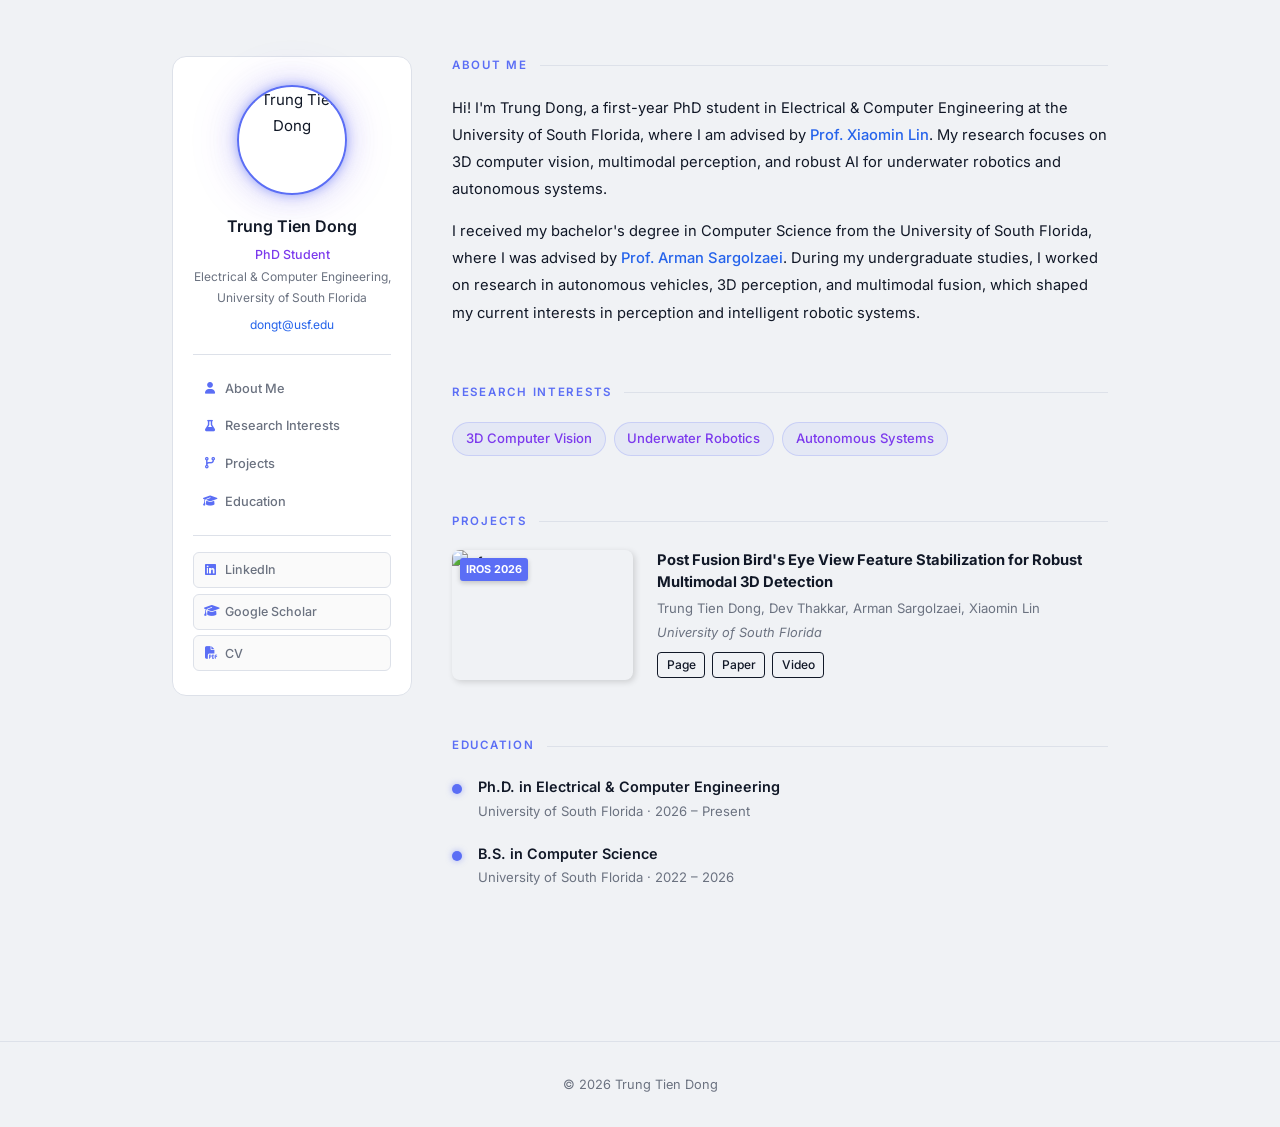
==== index.html @ c4fa76a4 "change pages link" ====
<!DOCTYPE html>
<html lang="en">
<head>
  <meta charset="UTF-8" />
  <meta name="viewport" content="width=device-width, initial-scale=1.0" />
  <title>Trung Tien Dong</title>
  <link rel="preconnect" href="https://fonts.googleapis.com" />
  <link rel="preconnect" href="https://fonts.gstatic.com" crossorigin />
  <link href="https://fonts.googleapis.com/css2?family=Inter:wght@300;400;500;600&display=swap" rel="stylesheet" />
  <link rel="stylesheet" href="https://cdnjs.cloudflare.com/ajax/libs/font-awesome/6.5.0/css/all.min.css" />
  <style>
    *, *::before, *::after { box-sizing: border-box; margin: 0; padding: 0; }

    :root {
      --bg:      #f0f2f5;
      --surface: #ffffff;
      --border:  #dde1e9;
      --accent:  #5b6ef5;
      --accent2: #7c3aed;
      --text:    #111827;
      --muted:   #6b7280;
      --link:    #2563eb;
    }

    html { scroll-behavior: smooth; }

    body {
      font-family: 'Inter', sans-serif;
      background: var(--bg);
      color: var(--text);
      line-height: 1.7;
      font-size: 15px;
    }

    /* ════════════════════════════
       PAGE WRAPPER
    ════════════════════════════ */
    .page {
      max-width: 1000px;
      margin: 0 auto;
      padding: 3.5rem 2rem 6rem;
      display: flex;
      gap: 2.5rem;
      align-items: flex-start;
    }

    /* ════════════════════════════
       PROFILE CARD (left column)
    ════════════════════════════ */
    .profile {
      width: 240px;
      flex-shrink: 0;
      position: sticky;
      top: 2rem;
      display: flex;
      flex-direction: column;
      align-items: center;
      text-align: center;
      background: var(--surface);
      border: 1px solid var(--border);
      border-radius: 14px;
      padding: 1.75rem 1.25rem 1.5rem;
    }

    .avatar-wrap {
      margin-bottom: 1.1rem;
    }
    .avatar-wrap img {
      width: 110px;
      height: 110px;
      border-radius: 50%;
      object-fit: cover;
      display: block;
      border: 2px solid var(--accent);
      box-shadow:
        0 0 10px rgba(91,110,245,0.5),
        0 0 28px rgba(91,110,245,0.25),
        0 0 52px rgba(124,58,237,0.15);
    }

    .profile-name {
      font-size: 1rem;
      font-weight: 600;
      color: var(--text);
      margin-bottom: 0.25rem;
    }
    .profile-role {
      font-size: 0.78rem;
      color: var(--accent2);
      font-weight: 500;
      margin-bottom: 0.15rem;
    }
    .profile-dept {
      font-size: 0.75rem;
      color: var(--muted);
      margin-bottom: 0.4rem;
    }
    .profile-email {
      font-size: 0.75rem;
      color: var(--link);
      text-decoration: none;
      margin-bottom: 1.2rem;
      display: block;
    }
    .profile-email:hover { text-decoration: underline; }

    /* Divider */
    .profile-divider {
      width: 100%;
      height: 1px;
      background: var(--border);
      margin-bottom: 1rem;
    }

    /* Nav links */
    .profile-nav {
      width: 100%;
      display: flex;
      flex-direction: column;
      gap: 0.15rem;
      margin-bottom: 1rem;
    }
    .profile-nav a {
      display: flex;
      align-items: center;
      gap: 0.5rem;
      padding: 0.42rem 0.6rem;
      border-radius: 6px;
      color: var(--muted);
      text-decoration: none;
      font-size: 0.8rem;
      font-weight: 500;
      transition: background 0.15s, color 0.15s;
    }
    .profile-nav a i { font-size: 0.72rem; color: var(--accent); width: 14px; text-align: center; }
    .profile-nav a:hover { background: rgba(91,110,245,0.08); color: var(--text); }

    /* Social buttons */
    .social-links {
      width: 100%;
      display: flex;
      flex-direction: column;
      gap: 0.35rem;
    }
    .social-links a {
      display: flex;
      align-items: center;
      gap: 0.45rem;
      padding: 0.4rem 0.6rem;
      border-radius: 6px;
      background: rgba(0,0,0,0.02);
      border: 1px solid var(--border);
      color: var(--muted);
      text-decoration: none;
      font-size: 0.78rem;
      font-weight: 500;
      transition: border-color 0.2s, color 0.2s, background 0.2s;
    }
    .social-links a i { font-size: 0.78rem; color: var(--accent); width: 14px; text-align: center; }
    .social-links a:hover {
      border-color: var(--accent);
      color: var(--text);
      background: rgba(91,110,245,0.07);
    }

    /* ════════════════════════════
       MAIN CONTENT (right column)
    ════════════════════════════ */
    main { flex: 1; min-width: 0; }

    section { margin-bottom: 3.5rem; }

    h2 {
      font-size: 0.72rem;
      font-weight: 600;
      letter-spacing: 0.15em;
      text-transform: uppercase;
      color: var(--accent);
      margin-bottom: 1.2rem;
      display: flex;
      align-items: center;
      gap: 0.75rem;
    }
    h2::after {
      content: '';
      flex: 1;
      height: 1px;
      background: var(--border);
    }

    /* Bio */
    .prose {
      color: var(--text);
      font-size: 0.92rem;
      line-height: 1.85;
    }
    .prose p { margin-bottom: 0.9rem; }
    .prose p:last-child { margin-bottom: 0; }
    .prose a { color: var(--link); text-decoration: none; font-weight: 500; }
    .prose a:hover { text-decoration: underline; }

    /* Research interests */
    .tags {
      display: flex;
      flex-wrap: wrap;
      gap: 0.5rem;
    }
    .tag {
      padding: 0.3rem 0.8rem;
      border-radius: 20px;
      background: rgba(91,110,245,0.08);
      border: 1px solid rgba(91,110,245,0.2);
      color: var(--accent2);
      font-size: 0.82rem;
      font-weight: 500;
    }

    /* Projects — pub-row style */
    .pub-list {
      list-style: none;
      padding: 0;
      margin: 0;
      display: flex;
      flex-direction: column;
      gap: 1.5rem;
    }

    .pub-row {
      display: flex;
      gap: 0;
      align-items: flex-start;
    }

    /* Thumbnail column */
    .pub-thumb {
      flex: 0 0 30%;
      position: relative;
      padding-right: 1rem;
    }
    .pub-thumb img {
      width: 100%;
      height: 130px;
      object-fit: cover;
      border-radius: 8px;
      box-shadow: 2px 2px 6px rgba(0,0,0,0.15);
      display: block;
    }
    .pub-thumb .pub-badge {
      position: absolute;
      top: 8px;
      left: 8px;
      background: var(--accent);
      color: #fff;
      font-size: 0.68rem;
      font-weight: 700;
      padding: 0.18em 0.55em;
      border-radius: 3px;
      box-shadow: 0 2px 5px rgba(0,0,0,0.2);
      white-space: nowrap;
    }

    /* Content column */
    .pub-body {
      flex: 1;
      min-width: 0;
      padding-left: 0.5rem;
    }
    .pub-body .pub-title {
      font-size: 0.92rem;
      font-weight: 700;
      color: var(--text);
      margin-bottom: 0.25rem;
      line-height: 1.45;
    }
    .pub-body .pub-authors {
      font-size: 0.82rem;
      color: var(--muted);
      margin-bottom: 0.15rem;
    }
    .pub-body .pub-venue {
      font-size: 0.8rem;
      color: var(--muted);
      font-style: italic;
      margin-bottom: 0.55rem;
    }
    .pub-body .pub-links {
      display: flex;
      flex-wrap: wrap;
      gap: 0.4rem;
    }
    .pub-body .pub-links a {
      font-size: 0.75rem;
      font-weight: 500;
      color: var(--text);
      border: 1px solid var(--text);
      border-radius: 4px;
      padding: 0.1rem 0.55rem;
      text-decoration: none;
      transition: color 0.15s, border-color 0.15s;
    }
    .pub-body .pub-links a:hover {
      color: var(--accent);
      border-color: var(--accent);
    }

    /* Education */
    .edu-item {
      display: flex;
      gap: 1rem;
      margin-bottom: 1.25rem;
    }
    .edu-item:last-child { margin-bottom: 0; }
    .edu-dot {
      width: 10px;
      height: 10px;
      border-radius: 50%;
      background: var(--accent);
      flex-shrink: 0;
      margin-top: 0.55rem;
      box-shadow: 0 0 6px rgba(91,110,245,0.5);
    }
    .edu-body .degree {
      font-size: 0.9rem;
      font-weight: 600;
      color: var(--text);
    }
    .edu-body .school {
      font-size: 0.82rem;
      color: var(--muted);
    }

    /* Footer */
    footer {
      border-top: 1px solid var(--border);
      text-align: center;
      padding: 2rem;
      color: var(--muted);
      font-size: 0.8rem;
    }

    @media (max-width: 700px) {
      .page { flex-direction: column; align-items: center; padding: 2rem 1.25rem 4rem; }
      .profile { width: 100%; max-width: 340px; position: static; }
      main { width: 100%; }
    }
  </style>
</head>
<body>

  <div class="page">

    <!-- ── Profile card ── -->
    <div class="profile">
      <div class="avatar-wrap">
        <img src="headshot.jpeg" alt="Trung Tien Dong" />
      </div>
      <p class="profile-name">Trung Tien Dong</p>
      <p class="profile-role">PhD Student</p>
      <p class="profile-dept">Electrical &amp; Computer Engineering, University of South Florida</p>
      <a class="profile-email" href="mailto:dongt@usf.edu">dongt@usf.edu</a>

      <div class="profile-divider"></div>

      <nav class="profile-nav">
        <a href="#about"><i class="fas fa-user"></i> About Me</a>
        <a href="#research"><i class="fas fa-flask"></i> Research Interests</a>
        <a href="#projects"><i class="fas fa-code-branch"></i> Projects</a>
        <a href="#education"><i class="fas fa-graduation-cap"></i> Education</a>
      </nav>

      <div class="profile-divider"></div>

      <div class="social-links">
        <a href="https://www.linkedin.com/in/trungdong28" target="_blank">
          <i class="fab fa-linkedin"></i> LinkedIn
        </a>
        <a href="https://scholar.google.com/citations?user=G8nWNPsAAAAJ&hl=en" target="_blank">
          <i class="fas fa-graduation-cap"></i> Google Scholar
        </a>
        <a href="Trung_CV_updated.pdf" target="_blank">
          <i class="fas fa-file-pdf"></i> CV
        </a>
      </div>
    </div>

    <main>

    <!-- ── About ── -->
    <section id="about">
      <h2>About Me</h2>
      <div class="prose">
        <p>Hi! I'm Trung Dong, a first-year PhD student in Electrical &amp; Computer Engineering at the University of South Florida, where I am advised by <a href="https://xiaominlin.github.io/" target="_blank">Prof. Xiaomin Lin</a>. My research focuses on 3D computer vision, multimodal perception, and robust AI for underwater robotics and autonomous systems.</p>
        <p>I received my bachelor's degree in Computer Science from the University of South Florida, where I was advised by <a href="https://scholar.google.com/citations?user=bwI_W-QAAAAJ&hl=en" target="_blank">Prof. Arman Sargolzaei</a>. During my undergraduate studies, I worked on research in autonomous vehicles, 3D perception, and multimodal fusion, which shaped my current interests in perception and intelligent robotic systems.</p>
      </div>
    </section>

    <!-- ── Research Interests ── -->
    <section id="research">
      <h2>Research Interests</h2>
      <div class="tags">
        <span class="tag">3D Computer Vision</span>
        <span class="tag">Underwater Robotics</span>
        <span class="tag">Autonomous Systems</span>
      </div>
    </section>

    <!-- ── Projects ── -->
    <section id="projects">
      <h2>Projects</h2>
      <ol class="pub-list">

        <li>
          <div class="pub-row">
            <div class="pub-thumb">
              <img src="assets/img/pfs.png" alt="pfs"/>
              <span class="pub-badge">IROS 2026</span>
            </div>
            <div class="pub-body">
              <div class="pub-title">Post Fusion Bird's Eye View Feature Stabilization for Robust Multimodal 3D Detection</div>
              <div class="pub-authors">Trung Tien Dong, Dev Thakkar, Arman Sargolzaei, Xiaomin Lin</div>
              <div class="pub-venue">University of South Florida</div>
              <div class="pub-links">
                <a href="https://era-research-lab.github.io/projects/pfs/" target="_blank">Page</a>
                <a href="https://arxiv.org/abs/2603.05623">Paper</a>
                <!-- <a href="#">Code</a> -->
                <a href="https://youtu.be/-4BJK7Oi_yM">Video</a>
              </div>
            </div>
          </div>
        </li>

      </ol>
    </section>

    <!-- ── Education ── -->
    <section id="education">
      <h2>Education</h2>
      <div class="edu-item">
        <div class="edu-dot"></div>
        <div class="edu-body">
          <p class="degree">Ph.D. in Electrical &amp; Computer Engineering</p>
          <p class="school">University of South Florida · 2026 – Present</p>
        </div>
      </div>
      <div class="edu-item">
        <div class="edu-dot"></div>
        <div class="edu-body">
          <p class="degree">B.S. in Computer Science</p>
          <p class="school">University of South Florida · 2022 – 2026</p>
        </div>
      </div>
    </section>

    </main>

  </div>

  <footer>&copy; 2026 Trung Tien Dong</footer>

</body>
</html>
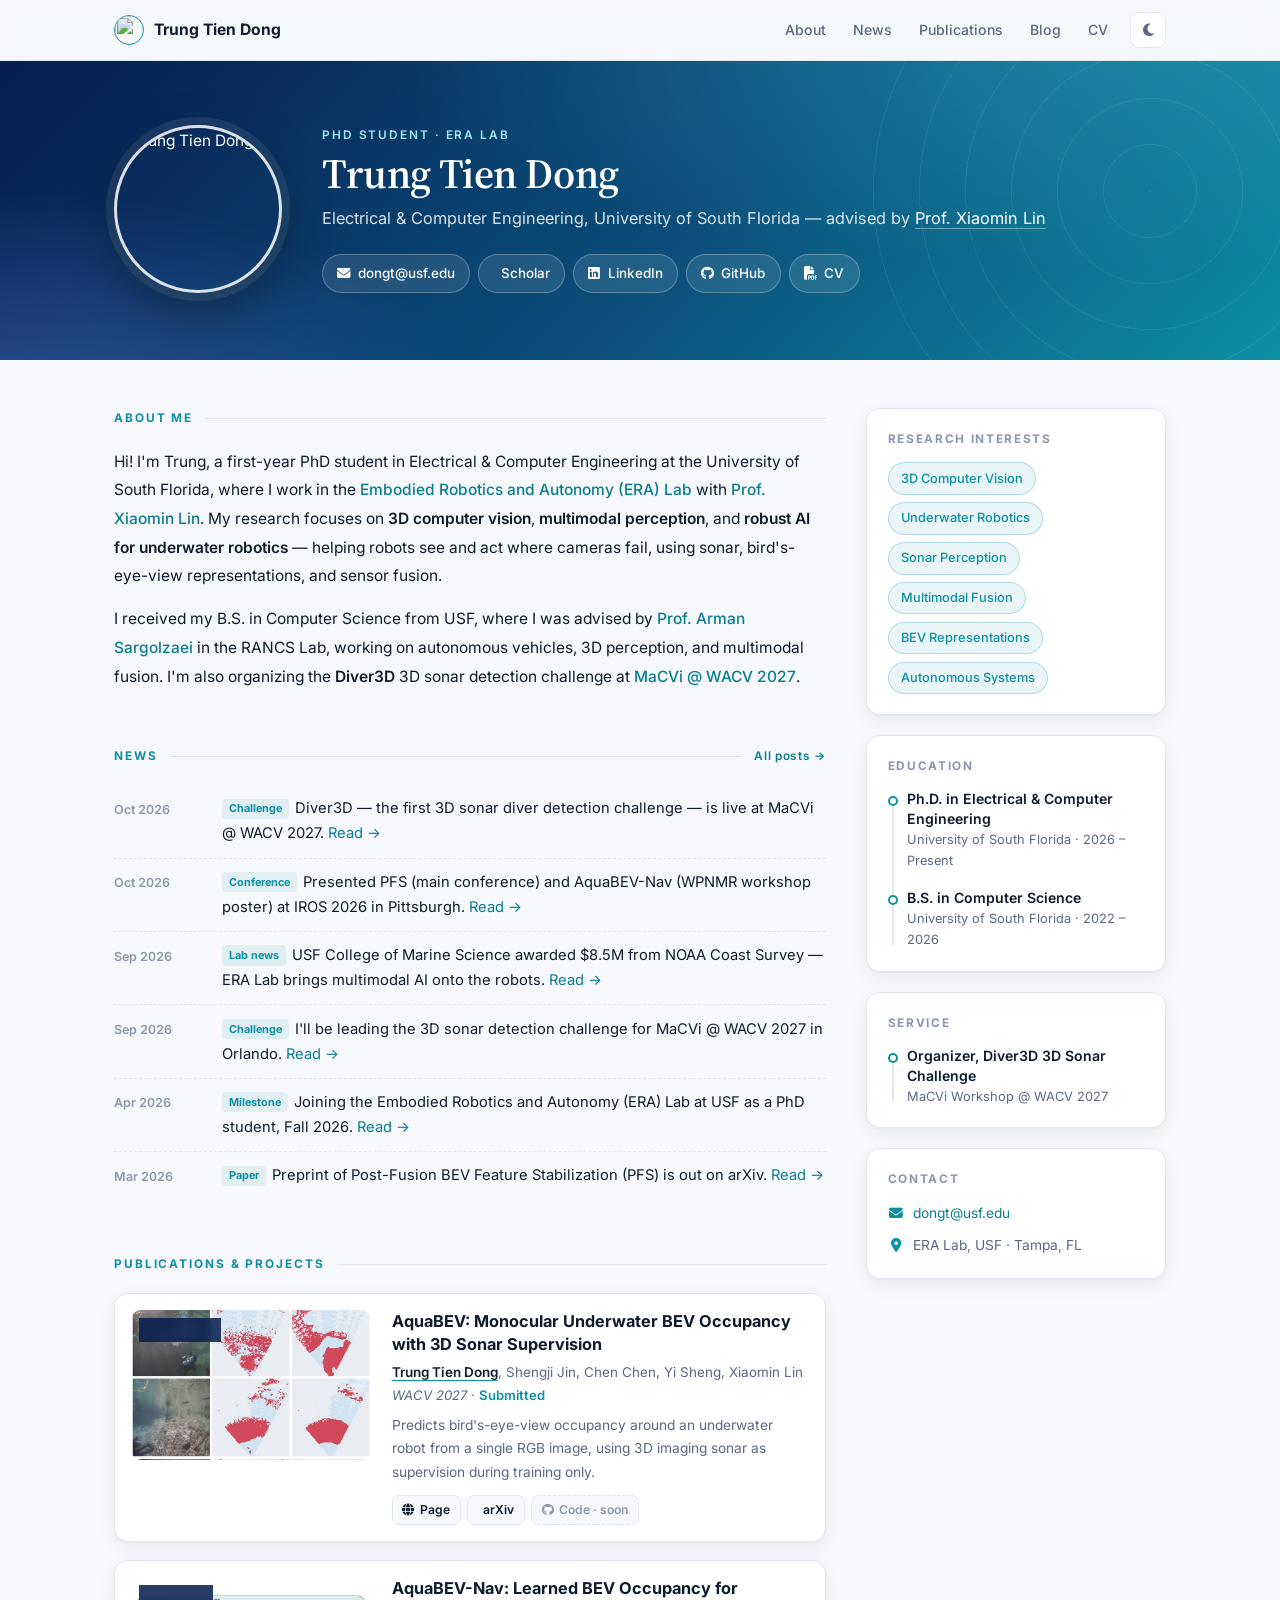
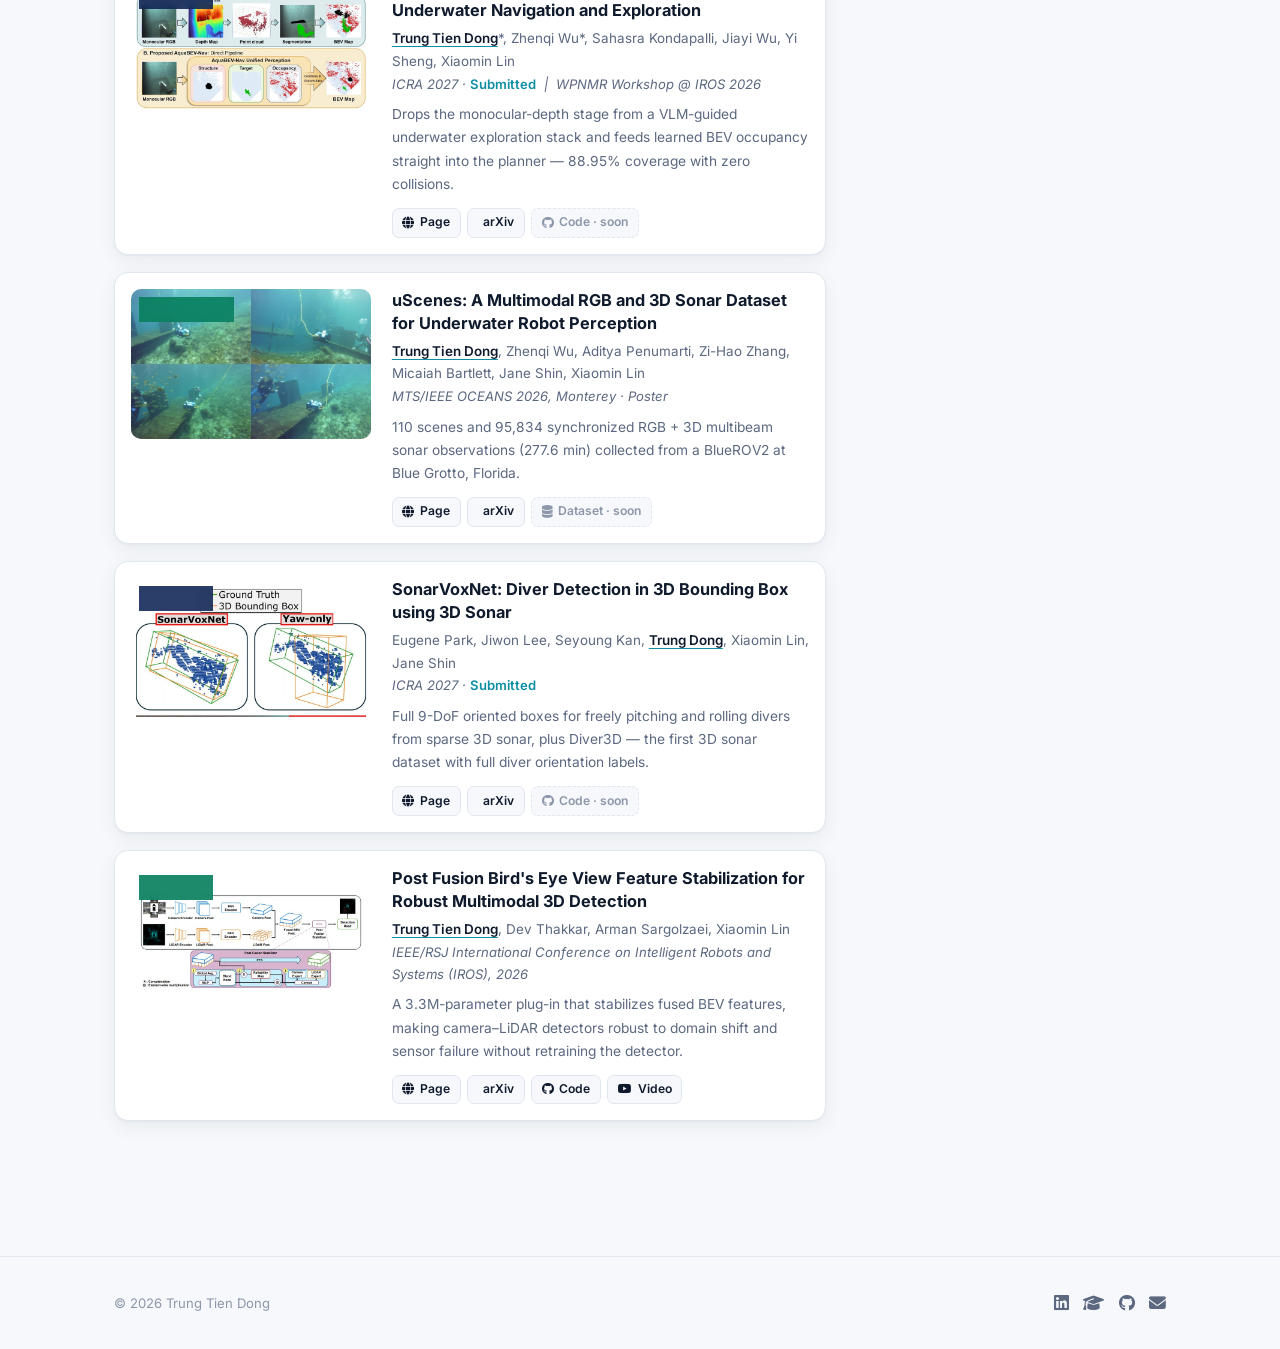
==== commit 3d21cfeb: "Redesign site; add AquaBEV, AquaBEV-Nav, uScenes, SonarVoxNet project pages and blog - New shared st" ====
--- a/index.html
+++ b/index.html
@@ -4,458 +4,229 @@
   <meta charset="UTF-8" />
   <meta name="viewport" content="width=device-width, initial-scale=1.0" />
   <title>Trung Tien Dong</title>
+  <meta name="description" content="Trung Tien Dong — PhD student at the University of South Florida working on 3D perception, multimodal fusion and underwater robotics." />
+  <meta property="og:title" content="Trung Tien Dong" />
+  <meta property="og:description" content="PhD student @ USF ERA Lab — 3D perception, sonar, and underwater robotics." />
+  <meta property="og:image" content="https://dongtrung28.github.io/headshot.jpeg" />
+  <script>try{var t=localStorage.getItem('theme');if(t)document.documentElement.setAttribute('data-theme',t);}catch(e){}</script>
+  <link rel="icon" href="headshot.jpeg" />
   <link rel="preconnect" href="https://fonts.googleapis.com" />
   <link rel="preconnect" href="https://fonts.gstatic.com" crossorigin />
-  <link href="https://fonts.googleapis.com/css2?family=Inter:wght@300;400;500;600&display=swap" rel="stylesheet" />
+  <link href="https://fonts.googleapis.com/css2?family=Inter:wght@400;500;600;700&family=Source+Serif+4:opsz,wght@8..60,500;8..60,600&display=swap" rel="stylesheet" />
   <link rel="stylesheet" href="https://cdnjs.cloudflare.com/ajax/libs/font-awesome/6.5.0/css/all.min.css" />
-  <style>
-    *, *::before, *::after { box-sizing: border-box; margin: 0; padding: 0; }
-
-    :root {
-      --bg:      #f0f2f5;
-      --surface: #ffffff;
-      --border:  #dde1e9;
-      --accent:  #5b6ef5;
-      --accent2: #7c3aed;
-      --text:    #111827;
-      --muted:   #6b7280;
-      --link:    #2563eb;
-    }
-
-    html { scroll-behavior: smooth; }
-
-    body {
-      font-family: 'Inter', sans-serif;
-      background: var(--bg);
-      color: var(--text);
-      line-height: 1.7;
-      font-size: 15px;
-    }
-
-    /* ════════════════════════════
-       PAGE WRAPPER
-    ════════════════════════════ */
-    .page {
-      max-width: 1000px;
-      margin: 0 auto;
-      padding: 3.5rem 2rem 6rem;
-      display: flex;
-      gap: 2.5rem;
-      align-items: flex-start;
-    }
-
-    /* ════════════════════════════
-       PROFILE CARD (left column)
-    ════════════════════════════ */
-    .profile {
-      width: 240px;
-      flex-shrink: 0;
-      position: sticky;
-      top: 2rem;
-      display: flex;
-      flex-direction: column;
-      align-items: center;
-      text-align: center;
-      background: var(--surface);
-      border: 1px solid var(--border);
-      border-radius: 14px;
-      padding: 1.75rem 1.25rem 1.5rem;
-    }
-
-    .avatar-wrap {
-      margin-bottom: 1.1rem;
-    }
-    .avatar-wrap img {
-      width: 110px;
-      height: 110px;
-      border-radius: 50%;
-      object-fit: cover;
-      display: block;
-      border: 2px solid var(--accent);
-      box-shadow:
-        0 0 10px rgba(91,110,245,0.5),
-        0 0 28px rgba(91,110,245,0.25),
-        0 0 52px rgba(124,58,237,0.15);
-    }
-
-    .profile-name {
-      font-size: 1rem;
-      font-weight: 600;
-      color: var(--text);
-      margin-bottom: 0.25rem;
-    }
-    .profile-role {
-      font-size: 0.78rem;
-      color: var(--accent2);
-      font-weight: 500;
-      margin-bottom: 0.15rem;
-    }
-    .profile-dept {
-      font-size: 0.75rem;
-      color: var(--muted);
-      margin-bottom: 0.4rem;
-    }
-    .profile-email {
-      font-size: 0.75rem;
-      color: var(--link);
-      text-decoration: none;
-      margin-bottom: 1.2rem;
-      display: block;
-    }
-    .profile-email:hover { text-decoration: underline; }
-
-    /* Divider */
-    .profile-divider {
-      width: 100%;
-      height: 1px;
-      background: var(--border);
-      margin-bottom: 1rem;
-    }
-
-    /* Nav links */
-    .profile-nav {
-      width: 100%;
-      display: flex;
-      flex-direction: column;
-      gap: 0.15rem;
-      margin-bottom: 1rem;
-    }
-    .profile-nav a {
-      display: flex;
-      align-items: center;
-      gap: 0.5rem;
-      padding: 0.42rem 0.6rem;
-      border-radius: 6px;
-      color: var(--muted);
-      text-decoration: none;
-      font-size: 0.8rem;
-      font-weight: 500;
-      transition: background 0.15s, color 0.15s;
-    }
-    .profile-nav a i { font-size: 0.72rem; color: var(--accent); width: 14px; text-align: center; }
-    .profile-nav a:hover { background: rgba(91,110,245,0.08); color: var(--text); }
-
-    /* Social buttons */
-    .social-links {
-      width: 100%;
-      display: flex;
-      flex-direction: column;
-      gap: 0.35rem;
-    }
-    .social-links a {
-      display: flex;
-      align-items: center;
-      gap: 0.45rem;
-      padding: 0.4rem 0.6rem;
-      border-radius: 6px;
-      background: rgba(0,0,0,0.02);
-      border: 1px solid var(--border);
-      color: var(--muted);
-      text-decoration: none;
-      font-size: 0.78rem;
-      font-weight: 500;
-      transition: border-color 0.2s, color 0.2s, background 0.2s;
-    }
-    .social-links a i { font-size: 0.78rem; color: var(--accent); width: 14px; text-align: center; }
-    .social-links a:hover {
-      border-color: var(--accent);
-      color: var(--text);
-      background: rgba(91,110,245,0.07);
-    }
-
-    /* ════════════════════════════
-       MAIN CONTENT (right column)
-    ════════════════════════════ */
-    main { flex: 1; min-width: 0; }
-
-    section { margin-bottom: 3.5rem; }
-
-    h2 {
-      font-size: 0.72rem;
-      font-weight: 600;
-      letter-spacing: 0.15em;
-      text-transform: uppercase;
-      color: var(--accent);
-      margin-bottom: 1.2rem;
-      display: flex;
-      align-items: center;
-      gap: 0.75rem;
-    }
-    h2::after {
-      content: '';
-      flex: 1;
-      height: 1px;
-      background: var(--border);
-    }
-
-    /* Bio */
-    .prose {
-      color: var(--text);
-      font-size: 0.92rem;
-      line-height: 1.85;
-    }
-    .prose p { margin-bottom: 0.9rem; }
-    .prose p:last-child { margin-bottom: 0; }
-    .prose a { color: var(--link); text-decoration: none; font-weight: 500; }
-    .prose a:hover { text-decoration: underline; }
-
-    /* Research interests */
-    .tags {
-      display: flex;
-      flex-wrap: wrap;
-      gap: 0.5rem;
-    }
-    .tag {
-      padding: 0.3rem 0.8rem;
-      border-radius: 20px;
-      background: rgba(91,110,245,0.08);
-      border: 1px solid rgba(91,110,245,0.2);
-      color: var(--accent2);
-      font-size: 0.82rem;
-      font-weight: 500;
-    }
-
-    /* Projects — pub-row style */
-    .pub-list {
-      list-style: none;
-      padding: 0;
-      margin: 0;
-      display: flex;
-      flex-direction: column;
-      gap: 1.5rem;
-    }
-
-    .pub-row {
-      display: flex;
-      gap: 0;
-      align-items: flex-start;
-    }
-
-    /* Thumbnail column */
-    .pub-thumb {
-      flex: 0 0 30%;
-      position: relative;
-      padding-right: 1rem;
-    }
-    .pub-thumb img {
-      width: 100%;
-      height: 130px;
-      object-fit: cover;
-      border-radius: 8px;
-      box-shadow: 2px 2px 6px rgba(0,0,0,0.15);
-      display: block;
-    }
-    .pub-thumb .pub-badge {
-      position: absolute;
-      top: 8px;
-      left: 8px;
-      background: var(--accent);
-      color: #fff;
-      font-size: 0.68rem;
-      font-weight: 700;
-      padding: 0.18em 0.55em;
-      border-radius: 3px;
-      box-shadow: 0 2px 5px rgba(0,0,0,0.2);
-      white-space: nowrap;
-    }
-
-    /* Content column */
-    .pub-body {
-      flex: 1;
-      min-width: 0;
-      padding-left: 0.5rem;
-    }
-    .pub-body .pub-title {
-      font-size: 0.92rem;
-      font-weight: 700;
-      color: var(--text);
-      margin-bottom: 0.25rem;
-      line-height: 1.45;
-    }
-    .pub-body .pub-authors {
-      font-size: 0.82rem;
-      color: var(--muted);
-      margin-bottom: 0.15rem;
-    }
-    .pub-body .pub-venue {
-      font-size: 0.8rem;
-      color: var(--muted);
-      font-style: italic;
-      margin-bottom: 0.55rem;
-    }
-    .pub-body .pub-links {
-      display: flex;
-      flex-wrap: wrap;
-      gap: 0.4rem;
-    }
-    .pub-body .pub-links a {
-      font-size: 0.75rem;
-      font-weight: 500;
-      color: var(--text);
-      border: 1px solid var(--text);
-      border-radius: 4px;
-      padding: 0.1rem 0.55rem;
-      text-decoration: none;
-      transition: color 0.15s, border-color 0.15s;
-    }
-    .pub-body .pub-links a:hover {
-      color: var(--accent);
-      border-color: var(--accent);
-    }
-
-    /* Education */
-    .edu-item {
-      display: flex;
-      gap: 1rem;
-      margin-bottom: 1.25rem;
-    }
-    .edu-item:last-child { margin-bottom: 0; }
-    .edu-dot {
-      width: 10px;
-      height: 10px;
-      border-radius: 50%;
-      background: var(--accent);
-      flex-shrink: 0;
-      margin-top: 0.55rem;
-      box-shadow: 0 0 6px rgba(91,110,245,0.5);
-    }
-    .edu-body .degree {
-      font-size: 0.9rem;
-      font-weight: 600;
-      color: var(--text);
-    }
-    .edu-body .school {
-      font-size: 0.82rem;
-      color: var(--muted);
-    }
-
-    /* Footer */
-    footer {
-      border-top: 1px solid var(--border);
-      text-align: center;
-      padding: 2rem;
-      color: var(--muted);
-      font-size: 0.8rem;
-    }
-
-    @media (max-width: 700px) {
-      .page { flex-direction: column; align-items: center; padding: 2rem 1.25rem 4rem; }
-      .profile { width: 100%; max-width: 340px; position: static; }
-      main { width: 100%; }
-    }
-  </style>
+  <link rel="stylesheet" href="https://cdn.jsdelivr.net/gh/jpswalsh/academicons@1/css/academicons.min.css" />
+  <link rel="stylesheet" href="assets/css/site.css" />
 </head>
-<body>
-
-  <div class="page">
-
-    <!-- ── Profile card ── -->
-    <div class="profile">
-      <div class="avatar-wrap">
-        <img src="headshot.jpeg" alt="Trung Tien Dong" />
-      </div>
-      <p class="profile-name">Trung Tien Dong</p>
-      <p class="profile-role">PhD Student</p>
-      <p class="profile-dept">Electrical &amp; Computer Engineering, University of South Florida</p>
-      <a class="profile-email" href="mailto:dongt@usf.edu">dongt@usf.edu</a>
-
-      <div class="profile-divider"></div>
-
-      <nav class="profile-nav">
-        <a href="#about"><i class="fas fa-user"></i> About Me</a>
-        <a href="#research"><i class="fas fa-flask"></i> Research Interests</a>
-        <a href="#projects"><i class="fas fa-code-branch"></i> Projects</a>
-        <a href="#education"><i class="fas fa-graduation-cap"></i> Education</a>
+<body data-base="">
+
+  <header class="topbar">
+    <div class="container topbar__inner">
+      <a class="topbar__brand" href="./"><img src="headshot.jpeg" alt="" /> Trung Tien Dong</a>
+      <button class="nav-toggle" aria-label="Toggle navigation" aria-expanded="false"><i class="fas fa-bars"></i></button>
+      <nav class="topbar__nav" aria-label="Primary">
+        <a href="#about">About</a>
+        <a href="#news">News</a>
+        <a href="#publications">Publications</a>
+        <a href="blog/">Blog</a>
+        <a href="Trung_CV_updated.pdf" target="_blank">CV</a>
+        <button class="theme-toggle" aria-label="Toggle dark mode"><i class="fas fa-moon"></i><i class="fas fa-sun"></i></button>
       </nav>
-
-      <div class="profile-divider"></div>
-
-      <div class="social-links">
-        <a href="https://www.linkedin.com/in/trungdong28" target="_blank">
-          <i class="fab fa-linkedin"></i> LinkedIn
-        </a>
-        <a href="https://scholar.google.com/citations?user=G8nWNPsAAAAJ&hl=en" target="_blank">
-          <i class="fas fa-graduation-cap"></i> Google Scholar
-        </a>
-        <a href="Trung_CV_updated.pdf" target="_blank">
-          <i class="fas fa-file-pdf"></i> CV
-        </a>
-      </div>
     </div>
-
+  </header>
+
+  <!-- ── Hero ── -->
+  <div class="hero">
+    <div class="container hero__inner">
+      <img class="hero__avatar" src="headshot.jpeg" alt="Trung Tien Dong" />
+      <div>
+        <p class="hero__eyebrow">PhD Student · ERA Lab</p>
+        <h1>Trung Tien Dong</h1>
+        <p class="hero__role">Electrical &amp; Computer Engineering, University of South Florida — advised by <a href="https://xiaominlin.github.io/" target="_blank">Prof. Xiaomin Lin</a></p>
+        <div class="hero__links">
+          <a class="chip-btn" href="mailto:dongt@usf.edu"><i class="fas fa-envelope"></i> dongt@usf.edu</a>
+          <a class="chip-btn" href="https://scholar.google.com/citations?user=G8nWNPsAAAAJ&hl=en" target="_blank"><i class="ai ai-google-scholar"></i> Scholar</a>
+          <a class="chip-btn" href="https://www.linkedin.com/in/trungdong28" target="_blank"><i class="fab fa-linkedin"></i> LinkedIn</a>
+          <a class="chip-btn" href="https://github.com/DongTrung28" target="_blank"><i class="fab fa-github"></i> GitHub</a>
+          <a class="chip-btn" href="Trung_CV_updated.pdf" target="_blank"><i class="fas fa-file-pdf"></i> CV</a>
+        </div>
+      </div>
+    </div>
+  </div>
+
+  <div class="container home">
     <main>
 
-    <!-- ── About ── -->
-    <section id="about">
-      <h2>About Me</h2>
-      <div class="prose">
-        <p>Hi! I'm Trung Dong, a first-year PhD student in Electrical &amp; Computer Engineering at the University of South Florida, where I am advised by <a href="https://xiaominlin.github.io/" target="_blank">Prof. Xiaomin Lin</a>. My research focuses on 3D computer vision, multimodal perception, and robust AI for underwater robotics and autonomous systems.</p>
-        <p>I received my bachelor's degree in Computer Science from the University of South Florida, where I was advised by <a href="https://scholar.google.com/citations?user=bwI_W-QAAAAJ&hl=en" target="_blank">Prof. Arman Sargolzaei</a>. During my undergraduate studies, I worked on research in autonomous vehicles, 3D perception, and multimodal fusion, which shaped my current interests in perception and intelligent robotic systems.</p>
-      </div>
-    </section>
-
-    <!-- ── Research Interests ── -->
-    <section id="research">
-      <h2>Research Interests</h2>
-      <div class="tags">
-        <span class="tag">3D Computer Vision</span>
-        <span class="tag">Underwater Robotics</span>
-        <span class="tag">Autonomous Systems</span>
-      </div>
-    </section>
-
-    <!-- ── Projects ── -->
-    <section id="projects">
-      <h2>Projects</h2>
-      <ol class="pub-list">
-
-        <li>
-          <div class="pub-row">
-            <div class="pub-thumb">
-              <img src="assets/img/pfs.png" alt="pfs"/>
-              <span class="pub-badge">IROS 2026</span>
-            </div>
-            <div class="pub-body">
-              <div class="pub-title">Post Fusion Bird's Eye View Feature Stabilization for Robust Multimodal 3D Detection</div>
-              <div class="pub-authors">Trung Tien Dong, Dev Thakkar, Arman Sargolzaei, Xiaomin Lin</div>
-              <div class="pub-venue">University of South Florida</div>
-              <div class="pub-links">
-                <a href="https://era-research-lab.github.io/projects/pfs/" target="_blank">Page</a>
-                <a href="https://arxiv.org/abs/2603.05623">Paper</a>
-                <!-- <a href="#">Code</a> -->
-                <a href="https://youtu.be/-4BJK7Oi_yM">Video</a>
-              </div>
-            </div>
-          </div>
-        </li>
-
-      </ol>
-    </section>
-
-    <!-- ── Education ── -->
-    <section id="education">
-      <h2>Education</h2>
-      <div class="edu-item">
-        <div class="edu-dot"></div>
-        <div class="edu-body">
-          <p class="degree">Ph.D. in Electrical &amp; Computer Engineering</p>
-          <p class="school">University of South Florida · 2026 – Present</p>
-        </div>
-      </div>
-      <div class="edu-item">
-        <div class="edu-dot"></div>
-        <div class="edu-body">
-          <p class="degree">B.S. in Computer Science</p>
-          <p class="school">University of South Florida · 2022 – 2026</p>
-        </div>
-      </div>
-    </section>
+      <!-- ── About ── -->
+      <section id="about" class="reveal">
+        <h2 class="sec-title">About Me</h2>
+        <div class="prose">
+          <p>Hi! I'm Trung, a first-year PhD student in Electrical &amp; Computer Engineering at the University of South Florida, where I work in the <a href="https://era-research-lab.github.io/" target="_blank">Embodied Robotics and Autonomy (ERA) Lab</a> with <a href="https://xiaominlin.github.io/" target="_blank">Prof. Xiaomin Lin</a>. My research focuses on <strong>3D computer vision</strong>, <strong>multimodal perception</strong>, and <strong>robust AI for underwater robotics</strong> — helping robots see and act where cameras fail, using sonar, bird's-eye-view representations, and sensor fusion.</p>
+          <p>I received my B.S. in Computer Science from USF, where I was advised by <a href="https://scholar.google.com/citations?user=bwI_W-QAAAAJ&hl=en" target="_blank">Prof. Arman Sargolzaei</a> in the RANCS Lab, working on autonomous vehicles, 3D perception, and multimodal fusion. I'm also organizing the <strong>Diver3D</strong> 3D sonar detection challenge at <a href="https://macvi.org" target="_blank">MaCVi @ WACV 2027</a>.</p>
+        </div>
+      </section>
+
+      <!-- ── News (rendered from assets/js/posts.js; static fallback below) ── -->
+      <section id="news" class="reveal">
+        <h2 class="sec-title">News <a href="blog/">All posts →</a></h2>
+        <ul class="news" id="news-list">
+          <li><time>Oct 2026</time><div><span class="news-tag">Challenge</span>Diver3D — the first 3D sonar diver detection challenge — is live at MaCVi @ WACV 2027.</div></li>
+          <li><time>Oct 2026</time><div><span class="news-tag">Conference</span>Presented PFS and AquaBEV-Nav at IROS 2026 in Pittsburgh.</div></li>
+        </ul>
+      </section>
+
+      <!-- ── Publications ── -->
+      <section id="publications">
+        <h2 class="sec-title">Publications &amp; Projects</h2>
+        <div class="pubs">
+
+          <article class="pub reveal">
+            <a class="pub__thumb" href="projects/aquabev/">
+              <img src="assets/img/projects/aquabev/thumb.jpg" alt="AquaBEV overview" loading="lazy" />
+              <span class="venue">WACV 2027</span>
+            </a>
+            <div class="pub__body">
+              <div class="pub__title"><a href="projects/aquabev/">AquaBEV: Monocular Underwater BEV Occupancy with 3D Sonar Supervision</a></div>
+              <div class="pub__authors"><span class="me">Trung Tien Dong</span>, Shengji Jin, Chen Chen, Yi Sheng, Xiaomin Lin</div>
+              <div class="pub__venue">WACV 2027 · <span class="status">Submitted</span></div>
+              <p class="pub__tldr">Predicts bird's-eye-view occupancy around an underwater robot from a single RGB image, using 3D imaging sonar as supervision during training only.</p>
+              <div class="pub__links">
+                <a class="pill" href="projects/aquabev/"><i class="fas fa-globe"></i> Page</a>
+                <a class="pill" href="https://arxiv.org/abs/2609.04411" target="_blank"><i class="ai ai-arxiv"></i> arXiv</a>
+                <span class="pill is-soon"><i class="fab fa-github"></i> Code · soon</span>
+              </div>
+            </div>
+          </article>
+
+          <article class="pub reveal">
+            <a class="pub__thumb" href="projects/aquabev-nav/">
+              <img src="assets/img/projects/aquabev-nav/thumb.jpg" alt="AquaBEV-Nav overview" loading="lazy" />
+              <span class="venue">ICRA 2027</span>
+            </a>
+            <div class="pub__body">
+              <div class="pub__title"><a href="projects/aquabev-nav/">AquaBEV-Nav: Learned BEV Occupancy for Underwater Navigation and Exploration</a></div>
+              <div class="pub__authors"><span class="me">Trung Tien Dong</span>*, Zhenqi Wu*, Sahasra Kondapalli, Jiayi Wu, Yi Sheng, Xiaomin Lin</div>
+              <div class="pub__venue">ICRA 2027 · <span class="status">Submitted</span> &nbsp;|&nbsp; WPNMR Workshop @ IROS 2026</div>
+              <p class="pub__tldr">Drops the monocular-depth stage from a VLM-guided underwater exploration stack and feeds learned BEV occupancy straight into the planner — 88.95% coverage with zero collisions.</p>
+              <div class="pub__links">
+                <a class="pill" href="projects/aquabev-nav/"><i class="fas fa-globe"></i> Page</a>
+                <a class="pill" href="https://arxiv.org/abs/2609.32156" target="_blank"><i class="ai ai-arxiv"></i> arXiv</a>
+                <span class="pill is-soon"><i class="fab fa-github"></i> Code · soon</span>
+              </div>
+            </div>
+          </article>
+
+          <article class="pub reveal">
+            <a class="pub__thumb" href="projects/uscenes/">
+              <img src="assets/img/projects/uscenes/thumb.jpg" alt="uScenes overview" loading="lazy" />
+              <span class="venue venue--accepted">OCEANS 2026</span>
+            </a>
+            <div class="pub__body">
+              <div class="pub__title"><a href="projects/uscenes/">uScenes: A Multimodal RGB and 3D Sonar Dataset for Underwater Robot Perception</a></div>
+              <div class="pub__authors"><span class="me">Trung Tien Dong</span>, Zhenqi Wu, Aditya Penumarti, Zi-Hao Zhang, Micaiah Bartlett, Jane Shin, Xiaomin Lin</div>
+              <div class="pub__venue">MTS/IEEE OCEANS 2026, Monterey · Poster</div>
+              <p class="pub__tldr">110 scenes and 95,834 synchronized RGB + 3D multibeam sonar observations (277.6 min) collected from a BlueROV2 at Blue Grotto, Florida.</p>
+              <div class="pub__links">
+                <a class="pill" href="projects/uscenes/"><i class="fas fa-globe"></i> Page</a>
+                <a class="pill" href="https://arxiv.org/abs/2608.27795" target="_blank"><i class="ai ai-arxiv"></i> arXiv</a>
+                <span class="pill is-soon"><i class="fas fa-database"></i> Dataset · soon</span>
+              </div>
+            </div>
+          </article>
+
+          <article class="pub reveal">
+            <a class="pub__thumb" href="projects/sonarvoxnet/">
+              <img src="assets/img/projects/sonarvoxnet/thumb.jpg" alt="SonarVoxNet overview" loading="lazy" />
+              <span class="venue">ICRA 2027</span>
+            </a>
+            <div class="pub__body">
+              <div class="pub__title"><a href="projects/sonarvoxnet/">SonarVoxNet: Diver Detection in 3D Bounding Box using 3D Sonar</a></div>
+              <div class="pub__authors">Eugene Park, Jiwon Lee, Seyoung Kan, <span class="me">Trung Dong</span>, Xiaomin Lin, Jane Shin</div>
+              <div class="pub__venue">ICRA 2027 · <span class="status">Submitted</span></div>
+              <p class="pub__tldr">Full 9-DoF oriented boxes for freely pitching and rolling divers from sparse 3D sonar, plus Diver3D — the first 3D sonar dataset with full diver orientation labels.</p>
+              <div class="pub__links">
+                <a class="pill" href="projects/sonarvoxnet/"><i class="fas fa-globe"></i> Page</a>
+                <a class="pill" href="https://arxiv.org/abs/2610.01644" target="_blank"><i class="ai ai-arxiv"></i> arXiv</a>
+                <span class="pill is-soon"><i class="fab fa-github"></i> Code · soon</span>
+              </div>
+            </div>
+          </article>
+
+          <article class="pub reveal">
+            <a class="pub__thumb" href="https://era-research-lab.github.io/projects/pfs/" target="_blank">
+              <img src="assets/img/pfs_thumb.jpg" alt="PFS architecture" loading="lazy" />
+              <span class="venue venue--accepted">IROS 2026</span>
+            </a>
+            <div class="pub__body">
+              <div class="pub__title"><a href="https://era-research-lab.github.io/projects/pfs/" target="_blank">Post Fusion Bird's Eye View Feature Stabilization for Robust Multimodal 3D Detection</a></div>
+              <div class="pub__authors"><span class="me">Trung Tien Dong</span>, Dev Thakkar, Arman Sargolzaei, Xiaomin Lin</div>
+              <div class="pub__venue">IEEE/RSJ International Conference on Intelligent Robots and Systems (IROS), 2026</div>
+              <p class="pub__tldr">A 3.3M-parameter plug-in that stabilizes fused BEV features, making camera–LiDAR detectors robust to domain shift and sensor failure without retraining the detector.</p>
+              <div class="pub__links">
+                <a class="pill" href="https://era-research-lab.github.io/projects/pfs/" target="_blank"><i class="fas fa-globe"></i> Page</a>
+                <a class="pill" href="https://arxiv.org/abs/2603.05623" target="_blank"><i class="ai ai-arxiv"></i> arXiv</a>
+                <a class="pill" href="https://github.com/era-research-lab/PFS" target="_blank"><i class="fab fa-github"></i> Code</a>
+                <a class="pill" href="https://youtu.be/-4BJK7Oi_yM" target="_blank"><i class="fab fa-youtube"></i> Video</a>
+              </div>
+            </div>
+          </article>
+
+        </div>
+      </section>
 
     </main>
 
+    <!-- ── Sidebar ── -->
+    <aside class="side">
+      <div class="card reveal">
+        <h3>Research Interests</h3>
+        <div class="tags">
+          <span class="tag">3D Computer Vision</span>
+          <span class="tag">Underwater Robotics</span>
+          <span class="tag">Sonar Perception</span>
+          <span class="tag">Multimodal Fusion</span>
+          <span class="tag">BEV Representations</span>
+          <span class="tag">Autonomous Systems</span>
+        </div>
+      </div>
+
+      <div class="card reveal" id="education">
+        <h3>Education</h3>
+        <ul class="timeline">
+          <li><div class="t-title">Ph.D. in Electrical &amp; Computer Engineering</div><div class="t-sub">University of South Florida · 2026 – Present</div></li>
+          <li><div class="t-title">B.S. in Computer Science</div><div class="t-sub">University of South Florida · 2022 – 2026</div></li>
+        </ul>
+      </div>
+
+      <div class="card reveal">
+        <h3>Service</h3>
+        <ul class="timeline">
+          <li><div class="t-title">Organizer, Diver3D 3D Sonar Challenge</div><div class="t-sub">MaCVi Workshop @ WACV 2027</div></li>
+        </ul>
+      </div>
+
+      <div class="card reveal">
+        <h3>Contact</h3>
+        <ul class="contact-list">
+          <li><i class="fas fa-envelope"></i><a href="mailto:dongt@usf.edu">dongt@usf.edu</a></li>
+          <li><i class="fas fa-location-dot"></i>ERA Lab, USF · Tampa, FL</li>
+        </ul>
+      </div>
+    </aside>
   </div>
 
-  <footer>&copy; 2026 Trung Tien Dong</footer>
-
+  <footer class="site-footer">
+    <div class="container">
+      <span>&copy; 2026 Trung Tien Dong</span>
+      <div class="socials">
+        <a href="https://www.linkedin.com/in/trungdong28" target="_blank" aria-label="LinkedIn"><i class="fab fa-linkedin"></i></a>
+        <a href="https://scholar.google.com/citations?user=G8nWNPsAAAAJ&hl=en" target="_blank" aria-label="Google Scholar"><i class="fas fa-graduation-cap"></i></a>
+        <a href="https://github.com/DongTrung28" target="_blank" aria-label="GitHub"><i class="fab fa-github"></i></a>
+        <a href="mailto:dongt@usf.edu" aria-label="Email"><i class="fas fa-envelope"></i></a>
+      </div>
+    </div>
+  </footer>
+
+  <script src="assets/js/posts.js"></script>
+  <script src="assets/js/site.js"></script>
 </body>
 </html>
--- a/assets/css/site.css
+++ b/assets/css/site.css
@@ -0,0 +1,398 @@
+/* ═══════════════════════════════════════════════════════════
+   Trung Tien Dong — personal site
+   Shared stylesheet for home, blog and project pages.
+═══════════════════════════════════════════════════════════ */
+
+*, *::before, *::after { box-sizing: border-box; margin: 0; padding: 0; }
+
+:root {
+  --bg:        #f6f8fb;
+  --bg-alt:    #eef2f8;
+  --surface:   #ffffff;
+  --border:    #e1e7f0;
+  --text:      #0f1b2d;
+  --muted:     #5b6880;
+  --faint:     #8c97aa;
+  --accent:    #0e8fa3;   /* ocean teal */
+  --accent-2:  #3b5bdb;   /* deep blue */
+  --accent-bg: rgba(14,143,163,0.09);
+  --link:      #0b7d90;
+  --hero-1:    #071d4f;
+  --hero-2:    #0b4f7a;
+  --hero-3:    #0e8fa3;
+  --shadow:    0 1px 2px rgba(15,27,45,0.04), 0 6px 20px rgba(15,27,45,0.06);
+  --shadow-h:  0 2px 6px rgba(15,27,45,0.08), 0 18px 40px rgba(15,27,45,0.12);
+  --radius:    14px;
+  --maxw:      1100px;
+  --serif:     'Source Serif 4', Georgia, serif;
+  --sans:      'Inter', system-ui, -apple-system, 'Segoe UI', sans-serif;
+  color-scheme: light;
+}
+
+@media (prefers-color-scheme: dark) {
+  :root:not([data-theme="light"]) {
+    --bg: #0a111c; --bg-alt: #0f1826; --surface: #111c2b; --border: #1f2c3f;
+    --text: #e6edf6; --muted: #9aa8bd; --faint: #6c7a90;
+    --accent: #3cc6d6; --accent-2: #7d9bff; --accent-bg: rgba(60,198,214,0.10);
+    --link: #5fd3e0;
+    --shadow: 0 1px 2px rgba(0,0,0,0.3), 0 6px 20px rgba(0,0,0,0.25);
+    --shadow-h: 0 2px 6px rgba(0,0,0,0.4), 0 18px 40px rgba(0,0,0,0.4);
+    color-scheme: dark;
+  }
+}
+:root[data-theme="dark"] {
+  --bg: #0a111c; --bg-alt: #0f1826; --surface: #111c2b; --border: #1f2c3f;
+  --text: #e6edf6; --muted: #9aa8bd; --faint: #6c7a90;
+  --accent: #3cc6d6; --accent-2: #7d9bff; --accent-bg: rgba(60,198,214,0.10);
+  --link: #5fd3e0;
+  --shadow: 0 1px 2px rgba(0,0,0,0.3), 0 6px 20px rgba(0,0,0,0.25);
+  --shadow-h: 0 2px 6px rgba(0,0,0,0.4), 0 18px 40px rgba(0,0,0,0.4);
+  color-scheme: dark;
+}
+
+html { scroll-behavior: smooth; scroll-padding-top: 80px; }
+body {
+  font-family: var(--sans);
+  background: var(--bg);
+  color: var(--text);
+  line-height: 1.7;
+  font-size: 15.5px;
+  -webkit-font-smoothing: antialiased;
+  transition: background 0.25s, color 0.25s;
+}
+a { color: var(--link); text-decoration: none; }
+a:hover { text-decoration: underline; }
+img { max-width: 100%; display: block; }
+.container { max-width: var(--maxw); margin: 0 auto; padding: 0 1.5rem; }
+
+/* ─────────── Top navigation ─────────── */
+.topbar {
+  position: sticky; top: 0; z-index: 50;
+  background: color-mix(in srgb, var(--bg) 82%, transparent);
+  backdrop-filter: saturate(1.6) blur(12px);
+  -webkit-backdrop-filter: saturate(1.6) blur(12px);
+  border-bottom: 1px solid var(--border);
+}
+.topbar__inner { display: flex; align-items: center; gap: 1rem; height: 60px; }
+.topbar__brand { display: flex; align-items: center; gap: 0.6rem; color: var(--text); font-weight: 700; font-size: 0.98rem; }
+.topbar__brand:hover { text-decoration: none; }
+.topbar__brand img { width: 30px; height: 30px; border-radius: 50%; object-fit: cover; border: 1.5px solid var(--accent); }
+.topbar__nav { margin-left: auto; display: flex; gap: 0.2rem; align-items: center; }
+.topbar__nav a {
+  color: var(--muted); font-size: 0.88rem; font-weight: 500;
+  padding: 0.4rem 0.75rem; border-radius: 8px; transition: background 0.15s, color 0.15s;
+}
+.topbar__nav a:hover { background: var(--accent-bg); color: var(--text); text-decoration: none; }
+.topbar__nav a.is-active { color: var(--accent); }
+.theme-toggle {
+  width: 36px; height: 36px; border-radius: 9px; border: 1px solid var(--border);
+  background: var(--surface); color: var(--muted); cursor: pointer; font-size: 0.9rem;
+  display: grid; place-items: center; margin-left: 0.4rem; transition: color 0.15s, border-color 0.15s;
+}
+.theme-toggle:hover { color: var(--accent); border-color: var(--accent); }
+.theme-toggle .fa-sun { display: none; }
+:root[data-theme="dark"] .theme-toggle .fa-sun { display: inline; }
+:root[data-theme="dark"] .theme-toggle .fa-moon { display: none; }
+.nav-toggle { display: none; background: none; border: 0; color: var(--text); font-size: 1.15rem; cursor: pointer; padding: 0.4rem; }
+
+/* ─────────── Home hero ─────────── */
+.hero {
+  position: relative; overflow: hidden; color: #fff;
+  background:
+    radial-gradient(1200px 400px at 85% -10%, rgba(60,198,214,0.35), transparent 60%),
+    radial-gradient(800px 380px at 0% 120%, rgba(125,155,255,0.30), transparent 60%),
+    linear-gradient(135deg, var(--hero-1), var(--hero-2) 55%, var(--hero-3));
+}
+.hero::after { /* subtle sonar rings */
+  content: ''; position: absolute; right: -180px; top: -180px; width: 620px; height: 620px; border-radius: 50%;
+  background: repeating-radial-gradient(circle, rgba(255,255,255,0.07) 0 1px, transparent 1px 46px);
+  pointer-events: none;
+}
+.hero__inner { position: relative; z-index: 1; display: flex; align-items: center; gap: 2.5rem; padding: 4rem 1.5rem 4.2rem; }
+.hero__avatar {
+  width: 168px; height: 168px; flex-shrink: 0; border-radius: 50%; object-fit: cover;
+  border: 3px solid rgba(255,255,255,0.85);
+  box-shadow: 0 0 0 8px rgba(255,255,255,0.08), 0 18px 50px rgba(0,0,0,0.35);
+}
+.hero__eyebrow { text-transform: uppercase; letter-spacing: 0.16em; font-size: 0.74rem; font-weight: 600; color: #9fe9f2; margin-bottom: 0.35rem; }
+.hero h1 { font-family: var(--serif); font-size: 2.6rem; font-weight: 600; line-height: 1.12; letter-spacing: -0.01em; }
+.hero__role { margin-top: 0.5rem; font-size: 1.02rem; color: rgba(255,255,255,0.85); }
+.hero__role a { color: #fff; border-bottom: 1px solid rgba(255,255,255,0.4); }
+.hero__role a:hover { text-decoration: none; border-bottom-color: #fff; }
+.hero__links { display: flex; flex-wrap: wrap; gap: 0.5rem; margin-top: 1.3rem; }
+.chip-btn {
+  display: inline-flex; align-items: center; gap: 0.45rem;
+  padding: 0.45rem 0.9rem; border-radius: 999px; font-size: 0.84rem; font-weight: 500;
+  color: #fff; background: rgba(255,255,255,0.10); border: 1px solid rgba(255,255,255,0.25);
+  transition: background 0.15s, transform 0.15s;
+}
+.chip-btn:hover { background: rgba(255,255,255,0.2); text-decoration: none; transform: translateY(-1px); }
+
+/* ─────────── Home layout ─────────── */
+.home { display: grid; grid-template-columns: minmax(0, 1fr) 300px; gap: 2.5rem; padding: 3rem 1.5rem 5rem; }
+.home main { min-width: 0; }
+section { margin-bottom: 3.4rem; }
+.sec-title {
+  display: flex; align-items: center; gap: 0.75rem;
+  font-size: 0.74rem; font-weight: 700; letter-spacing: 0.16em; text-transform: uppercase;
+  color: var(--accent); margin-bottom: 1.2rem;
+}
+.sec-title::after { content: ''; flex: 1; height: 1px; background: var(--border); }
+.sec-title a { margin-left: auto; order: 3; font-size: 0.74rem; letter-spacing: 0.06em; text-transform: none; font-weight: 600; }
+
+.prose { font-size: 0.97rem; line-height: 1.85; }
+.prose p + p { margin-top: 0.9rem; }
+.prose a { font-weight: 500; }
+.prose strong { font-weight: 600; }
+
+/* Sidebar */
+.side { display: flex; flex-direction: column; gap: 1.25rem; position: sticky; top: 84px; align-self: start; }
+.card {
+  background: var(--surface); border: 1px solid var(--border); border-radius: var(--radius);
+  padding: 1.25rem 1.3rem; box-shadow: var(--shadow);
+}
+.card h3 { font-size: 0.74rem; letter-spacing: 0.14em; text-transform: uppercase; color: var(--faint); font-weight: 700; margin-bottom: 0.8rem; }
+.contact-list { list-style: none; display: flex; flex-direction: column; gap: 0.55rem; font-size: 0.86rem; }
+.contact-list li { display: flex; gap: 0.6rem; align-items: baseline; color: var(--muted); }
+.contact-list i { width: 16px; text-align: center; color: var(--accent); }
+.tags { display: flex; flex-wrap: wrap; gap: 0.45rem; }
+.tag {
+  padding: 0.28rem 0.75rem; border-radius: 999px; font-size: 0.8rem; font-weight: 500;
+  background: var(--accent-bg); color: var(--accent); border: 1px solid color-mix(in srgb, var(--accent) 25%, transparent);
+}
+.timeline { list-style: none; position: relative; padding-left: 1.2rem; }
+.timeline::before { content: ''; position: absolute; left: 4px; top: 6px; bottom: 6px; width: 2px; background: var(--border); }
+.timeline li { position: relative; margin-bottom: 1rem; }
+.timeline li:last-child { margin-bottom: 0; }
+.timeline li::before {
+  content: ''; position: absolute; left: -1.2rem; top: 0.45rem; width: 10px; height: 10px; border-radius: 50%;
+  background: var(--surface); border: 2px solid var(--accent);
+}
+.timeline .t-title { font-weight: 600; font-size: 0.88rem; line-height: 1.4; }
+.timeline .t-sub { font-size: 0.8rem; color: var(--muted); }
+
+/* ─────────── News list ─────────── */
+.news { list-style: none; display: flex; flex-direction: column; }
+.news li { display: grid; grid-template-columns: 92px 1fr; gap: 1rem; padding: 0.7rem 0; border-bottom: 1px dashed var(--border); font-size: 0.92rem; }
+.news li:last-child { border-bottom: 0; }
+.news time { font-size: 0.78rem; font-weight: 600; color: var(--faint); font-variant-numeric: tabular-nums; padding-top: 0.15rem; }
+.news .news-tag { display: inline-block; font-size: 0.68rem; font-weight: 700; padding: 0.05rem 0.45rem; border-radius: 4px; background: var(--accent-bg); color: var(--accent); margin-right: 0.35rem; vertical-align: 1px; }
+
+/* ─────────── Publication cards ─────────── */
+.pubs { display: flex; flex-direction: column; gap: 1.1rem; }
+.pub {
+  display: grid; grid-template-columns: 240px 1fr; gap: 1.3rem;
+  background: var(--surface); border: 1px solid var(--border); border-radius: var(--radius);
+  padding: 1rem; box-shadow: var(--shadow); transition: box-shadow 0.2s, transform 0.2s, border-color 0.2s;
+}
+.pub:hover { box-shadow: var(--shadow-h); transform: translateY(-2px); border-color: color-mix(in srgb, var(--accent) 35%, var(--border)); }
+.pub__thumb { position: relative; border-radius: 10px; overflow: hidden; background: var(--bg-alt); aspect-ratio: 16/10; }
+.pub__thumb img { width: 100%; height: 100%; object-fit: cover; transition: transform 0.4s; }
+.pub:hover .pub__thumb img { transform: scale(1.04); }
+.venue {
+  position: absolute; top: 8px; left: 8px; font-size: 0.68rem; font-weight: 700; letter-spacing: 0.02em;
+  color: #fff; background: rgba(7,29,79,0.85); padding: 0.2rem 0.5rem; border-radius: 5px; backdrop-filter: blur(4px);
+}
+.venue--accepted { background: rgba(10,128,96,0.92); }
+.pub__body { min-width: 0; display: flex; flex-direction: column; }
+.pub__title { font-size: 1.02rem; font-weight: 700; line-height: 1.4; color: var(--text); }
+.pub__title a { color: inherit; }
+.pub__title a:hover { color: var(--accent); text-decoration: none; }
+.pub__authors { font-size: 0.84rem; color: var(--muted); margin-top: 0.3rem; }
+.pub__authors .me { color: var(--text); font-weight: 600; text-decoration: underline; text-decoration-color: var(--accent); text-underline-offset: 3px; }
+.pub__venue { font-size: 0.82rem; font-style: italic; color: var(--muted); }
+.pub__venue .status { font-style: normal; font-weight: 600; color: var(--accent); }
+.pub__tldr { font-size: 0.86rem; color: var(--muted); margin-top: 0.5rem; }
+.pub__links { display: flex; flex-wrap: wrap; gap: 0.4rem; margin-top: auto; padding-top: 0.7rem; }
+.pill {
+  display: inline-flex; align-items: center; gap: 0.35rem;
+  font-size: 0.76rem; font-weight: 600; color: var(--text);
+  border: 1px solid var(--border); background: var(--bg); border-radius: 7px; padding: 0.22rem 0.6rem;
+  transition: color 0.15s, border-color 0.15s;
+}
+.pill:hover { color: var(--accent); border-color: var(--accent); text-decoration: none; }
+.pill.is-soon { color: var(--faint); cursor: default; border-style: dashed; }
+.pill.is-soon:hover { color: var(--faint); border-color: var(--border); }
+
+/* ─────────── Page header (blog) ─────────── */
+.page-head {
+  color: #fff; position: relative; overflow: hidden;
+  background:
+    radial-gradient(900px 300px at 90% -20%, rgba(60,198,214,0.35), transparent 60%),
+    linear-gradient(135deg, var(--hero-1), var(--hero-2));
+}
+.page-head .container { padding-top: 3rem; padding-bottom: 2.8rem; position: relative; z-index: 1; }
+.page-head__eyebrow { text-transform: uppercase; letter-spacing: 0.16em; font-size: 0.74rem; font-weight: 600; color: #9fe9f2; }
+.page-head h1 { font-family: var(--serif); font-weight: 600; font-size: 2.3rem; margin-top: 0.3rem; }
+.page-head p { color: rgba(255,255,255,0.82); max-width: 640px; margin-top: 0.5rem; }
+
+/* ─────────── Blog ─────────── */
+.blog { max-width: 760px; margin: 0 auto; padding: 2.5rem 1.5rem 5rem; }
+.blog-filters { display: flex; flex-wrap: wrap; gap: 0.4rem; margin-bottom: 1.8rem; }
+.blog-filters button {
+  font: inherit; font-size: 0.82rem; font-weight: 500; cursor: pointer;
+  padding: 0.32rem 0.85rem; border-radius: 999px; border: 1px solid var(--border);
+  background: var(--surface); color: var(--muted);
+}
+.blog-filters button.is-active, .blog-filters button:hover { color: var(--accent); border-color: var(--accent); background: var(--accent-bg); }
+.post {
+  background: var(--surface); border: 1px solid var(--border); border-radius: var(--radius);
+  box-shadow: var(--shadow); padding: 1.4rem 1.5rem; margin-bottom: 1.4rem;
+}
+.post__head { display: flex; align-items: center; gap: 0.75rem; margin-bottom: 0.9rem; }
+.post__head img { width: 42px; height: 42px; border-radius: 50%; object-fit: cover; }
+.post__who { font-weight: 600; font-size: 0.92rem; line-height: 1.3; }
+.post__meta { font-size: 0.78rem; color: var(--faint); }
+.post__src { margin-left: auto; color: #0a66c2; font-size: 1.3rem; }
+:root[data-theme="dark"] .post__src { color: #5aa7ff; }
+.post__title { font-family: var(--serif); font-size: 1.3rem; font-weight: 600; line-height: 1.3; margin-bottom: 0.6rem; }
+.post__body { font-size: 0.95rem; line-height: 1.8; white-space: pre-line; }
+.post__body a { word-break: break-word; }
+.post__body.is-clamped { max-height: 15.5em; overflow: hidden; -webkit-mask-image: linear-gradient(#000 60%, transparent); mask-image: linear-gradient(#000 60%, transparent); }
+.post__more { font: inherit; font-size: 0.84rem; font-weight: 600; color: var(--accent); background: none; border: 0; cursor: pointer; padding: 0.3rem 0; }
+.post__more:hover { text-decoration: underline; }
+.post__media { margin-top: 1rem; border-radius: 10px; overflow: hidden; border: 1px solid var(--border); }
+.post__gallery { display: grid; grid-template-columns: 2fr 1fr; grid-auto-rows: 130px; gap: 6px; margin-top: 1rem; border-radius: 10px; overflow: hidden; }
+.post__gallery a:first-child { grid-row: span 2; }
+.post__gallery a:first-child:nth-last-child(4) { grid-row: span 3; }
+.post__gallery a:first-child:nth-last-child(4) ~ a { grid-row: span 1; }
+.post__gallery img { width: 100%; height: 100%; object-fit: cover; transition: opacity 0.2s; }
+.post__gallery a:hover img { opacity: 0.88; }
+.post__foot { display: flex; flex-wrap: wrap; gap: 0.4rem; align-items: center; margin-top: 1rem; padding-top: 0.9rem; border-top: 1px solid var(--border); }
+.post__foot .tag { font-size: 0.72rem; }
+.post__foot a.orig { margin-left: auto; font-size: 0.82rem; font-weight: 600; }
+.empty { text-align: center; color: var(--muted); padding: 3rem 1rem; }
+
+/* ─────────── Project pages ─────────── */
+.proj-hero {
+  color: #fff; text-align: center; position: relative; overflow: hidden;
+  background:
+    radial-gradient(1000px 360px at 50% -20%, rgba(60,198,214,0.35), transparent 60%),
+    linear-gradient(160deg, var(--hero-1), var(--hero-2) 70%, #0b6380);
+}
+.proj-hero .container { max-width: 960px; padding-top: 3.6rem; padding-bottom: 3.2rem; position: relative; z-index: 1; }
+.proj-hero .badge {
+  display: inline-block; font-size: 0.76rem; font-weight: 700; letter-spacing: 0.04em;
+  padding: 0.3rem 0.8rem; border-radius: 999px; background: rgba(255,255,255,0.12); border: 1px solid rgba(255,255,255,0.25); color: #bdf3f9;
+}
+.proj-hero .acronym { display: block; font-family: var(--serif); font-size: 1.15rem; font-weight: 600; color: #9fe9f2; margin-top: 1.1rem; letter-spacing: 0.02em; }
+.proj-hero h1 { font-family: var(--serif); font-size: 2.15rem; font-weight: 600; line-height: 1.22; margin-top: 0.3rem; }
+.proj-hero .authors { margin-top: 1.1rem; font-size: 1rem; color: rgba(255,255,255,0.9); }
+.proj-hero .authors a { color: #fff; border-bottom: 1px solid rgba(255,255,255,0.35); }
+.proj-hero .authors a:hover { text-decoration: none; border-bottom-color: #fff; }
+.proj-hero .affil { margin-top: 0.35rem; font-size: 0.88rem; color: rgba(255,255,255,0.7); }
+.proj-hero .btns { display: flex; justify-content: center; flex-wrap: wrap; gap: 0.6rem; margin-top: 1.6rem; }
+.btn {
+  display: inline-flex; align-items: center; gap: 0.5rem;
+  padding: 0.6rem 1.15rem; border-radius: 999px; font-weight: 600; font-size: 0.9rem;
+  background: #fff; color: var(--hero-1); border: 1px solid #fff; transition: transform 0.15s, background 0.15s;
+}
+.btn:hover { text-decoration: none; transform: translateY(-1px); background: #e6fbfd; }
+.btn.is-soon { background: transparent; color: rgba(255,255,255,0.75); border: 1px dashed rgba(255,255,255,0.45); cursor: default; }
+.btn.is-soon:hover { transform: none; background: transparent; }
+.btn .soon { font-size: 0.68rem; font-weight: 700; text-transform: uppercase; letter-spacing: 0.08em; padding: 0.1rem 0.4rem; border-radius: 4px; background: rgba(255,255,255,0.15); }
+
+.proj-body { max-width: 900px; margin: 0 auto; padding: 2.8rem 1.5rem 3rem; }
+.proj-body h2 { font-family: var(--serif); font-size: 1.6rem; font-weight: 600; margin: 2.6rem 0 1rem; color: var(--text); text-align: center; }
+.proj-body h2:first-child { margin-top: 0; }
+.proj-body h3 { font-size: 1.05rem; margin: 1.6rem 0 0.6rem; }
+.proj-body p { margin-bottom: 1rem; font-size: 0.98rem; line-height: 1.85; }
+.proj-body .abstract { text-align: justify; hyphens: auto; }
+.proj-body ul.contrib { list-style: none; display: grid; gap: 0.7rem; margin: 0.4rem 0 1rem; }
+.proj-body ul.contrib li {
+  background: var(--surface); border: 1px solid var(--border); border-left: 3px solid var(--accent);
+  border-radius: 10px; padding: 0.8rem 1rem; font-size: 0.94rem; line-height: 1.7;
+}
+.proj-body figure { margin: 1.4rem 0 1.8rem; }
+.proj-body figure img { width: 100%; border-radius: 12px; border: 1px solid var(--border); background: #fff; box-shadow: var(--shadow); }
+.proj-body figcaption { font-size: 0.86rem; color: var(--muted); margin-top: 0.7rem; line-height: 1.65; text-align: center; }
+.proj-body figcaption b { color: var(--text); }
+.stats { display: grid; grid-template-columns: repeat(auto-fit, minmax(170px, 1fr)); gap: 0.9rem; margin: 1.2rem 0 1.6rem; }
+.stat { background: var(--surface); border: 1px solid var(--border); border-radius: 12px; padding: 1rem 1.1rem; text-align: center; box-shadow: var(--shadow); }
+.stat__num { font-family: var(--serif); font-size: 1.75rem; font-weight: 600; color: var(--accent); line-height: 1.15; }
+.stat__label { font-size: 0.8rem; color: var(--muted); margin-top: 0.25rem; line-height: 1.45; }
+.callout {
+  background: var(--accent-bg); border: 1px solid color-mix(in srgb, var(--accent) 25%, transparent);
+  border-radius: 12px; padding: 1rem 1.2rem; font-size: 0.92rem; color: var(--text);
+}
+.callout i { color: var(--accent); margin-right: 0.4rem; }
+.bibtex { position: relative; }
+.bibtex pre {
+  background: var(--bg-alt); border: 1px solid var(--border); border-radius: 12px;
+  padding: 1.1rem 1.2rem; overflow-x: auto; font-size: 0.82rem; line-height: 1.6;
+  font-family: 'JetBrains Mono', ui-monospace, SFMono-Regular, Consolas, monospace; color: var(--text);
+}
+.copy-btn {
+  position: absolute; top: 0.6rem; right: 0.6rem; font: inherit; font-size: 0.75rem; font-weight: 600; cursor: pointer;
+  padding: 0.25rem 0.6rem; border-radius: 6px; border: 1px solid var(--border); background: var(--surface); color: var(--muted);
+}
+.copy-btn:hover { color: var(--accent); border-color: var(--accent); }
+.back-link { max-width: 900px; margin: 0 auto; padding: 0 1.5rem 3rem; font-size: 0.9rem; }
+
+
+/* Project page extras */
+.video-wrap { border-radius: 12px; overflow: hidden; border: 1px solid var(--border); box-shadow: var(--shadow); background: #000; }
+.video-wrap video { width: 100%; display: block; }
+.fig-row { display: grid; grid-template-columns: 1fr 1fr; gap: 1.2rem; align-items: start; }
+.fig-row figure { margin: 0.6rem 0 1.4rem; }
+.proj-body > .callout { margin-top: 1.6rem; }
+
+/* uScenes scene viewer */
+.scene-gallery { margin: 0.4rem 0 1rem; }
+.sg__main { position: relative; display: grid; grid-template-columns: 1fr 1fr; gap: 6px; border-radius: 12px; overflow: hidden; background: #000; box-shadow: var(--shadow); }
+.sg__pane { position: relative; margin: 0 !important; aspect-ratio: 16/9; }
+.sg__pane img { width: 100%; height: 100%; object-fit: cover; border: 0 !important; border-radius: 0 !important; box-shadow: none !important; }
+.sg__pane--sonar img { object-fit: contain; background: #000 !important; }
+.sg__label { position: absolute; left: 10px; bottom: 10px; font-size: 0.74rem; font-weight: 600; color: #fff; background: rgba(0,0,0,0.55); padding: 0.2rem 0.55rem; border-radius: 6px; backdrop-filter: blur(4px); }
+.sg__nav { position: absolute; top: 50%; transform: translateY(-50%); width: 38px; height: 38px; border-radius: 50%; border: 0; cursor: pointer; background: rgba(255,255,255,0.9); color: #0f1b2d; box-shadow: 0 2px 10px rgba(0,0,0,0.3); }
+.sg__nav:hover { background: #fff; }
+.sg__nav--prev { left: 10px; } .sg__nav--next { right: 10px; }
+.sg__thumbs { display: grid; grid-template-columns: repeat(7, 1fr); gap: 6px; margin-top: 8px; }
+.sg__thumb { padding: 0; border: 2px solid transparent; border-radius: 7px; overflow: hidden; cursor: pointer; background: none; opacity: 0.6; transition: opacity 0.15s, border-color 0.15s; aspect-ratio: 16/9; }
+.sg__thumb img { width: 100%; height: 100%; object-fit: cover; }
+.sg__thumb:hover { opacity: 0.9; }
+.sg__thumb.is-active { border-color: var(--accent); opacity: 1; }
+.sg__count { text-align: center; font-size: 0.82rem !important; color: var(--muted); margin-top: 0.5rem; }
+
+/* ─────────── Footer ─────────── */
+.site-footer { border-top: 1px solid var(--border); padding: 2rem 0; color: var(--faint); font-size: 0.82rem; }
+.site-footer .container { display: flex; flex-wrap: wrap; gap: 1rem; justify-content: space-between; align-items: center; }
+.site-footer .socials { display: flex; gap: 0.9rem; font-size: 1.05rem; }
+.site-footer .socials a { color: var(--muted); }
+.site-footer .socials a:hover { color: var(--accent); }
+
+/* Reveal-on-scroll */
+.reveal { opacity: 0; transform: translateY(14px); transition: opacity 0.6s ease, transform 0.6s ease; }
+.reveal.is-in { opacity: 1; transform: none; }
+@media (prefers-reduced-motion: reduce) {
+  .reveal { opacity: 1; transform: none; transition: none; }
+  html { scroll-behavior: auto; }
+}
+
+/* ─────────── Responsive ─────────── */
+@media (max-width: 900px) {
+  .home { grid-template-columns: 1fr; }
+  .side { position: static; }
+}
+@media (max-width: 680px) {
+  .nav-toggle { display: block; margin-left: auto; }
+  .topbar__nav {
+    display: none; position: absolute; top: 60px; left: 0; right: 0; flex-direction: column; align-items: stretch;
+    background: var(--surface); border-bottom: 1px solid var(--border); padding: 0.5rem 1rem 0.8rem;
+  }
+  .topbar__nav.is-open { display: flex; }
+  .theme-toggle { margin: 0.4rem 0 0 0.75rem; }
+  .hero__inner { flex-direction: column; text-align: center; padding: 3rem 1rem; gap: 1.4rem; }
+  .hero__avatar { width: 132px; height: 132px; }
+  .hero h1 { font-size: 2rem; }
+  .hero__links { justify-content: center; }
+  .container.home { padding: 2rem 1rem 4rem; }
+  .proj-body .abstract { text-align: left; }
+  .pub { grid-template-columns: 1fr; }
+  .news li { grid-template-columns: 1fr; gap: 0.1rem; }
+  .proj-hero h1 { font-size: 1.6rem; }
+  .fig-row, .sg__main { grid-template-columns: 1fr; }
+  .sg__thumbs { grid-template-columns: repeat(4, 1fr); }
+  .container { padding: 0 1rem; }
+  .proj-body, .blog { padding-left: 1rem; padding-right: 1rem; }
+}
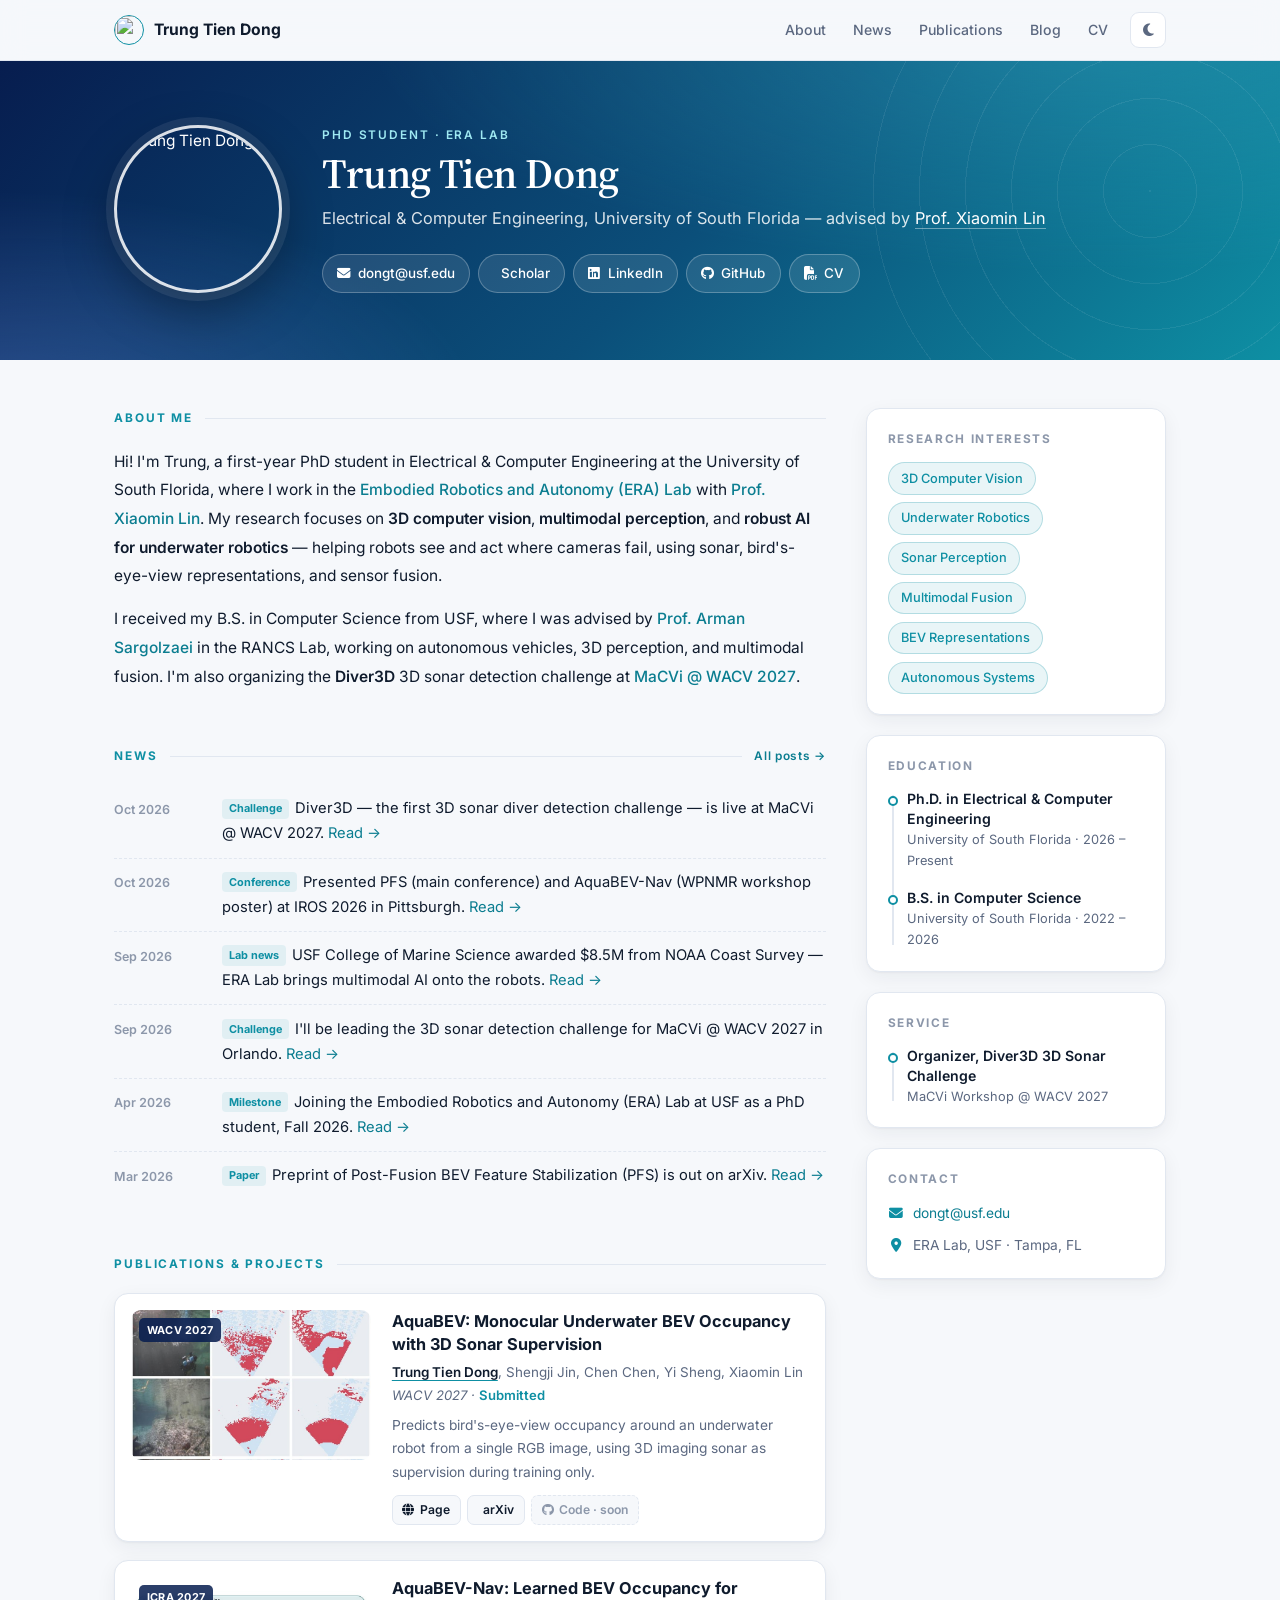
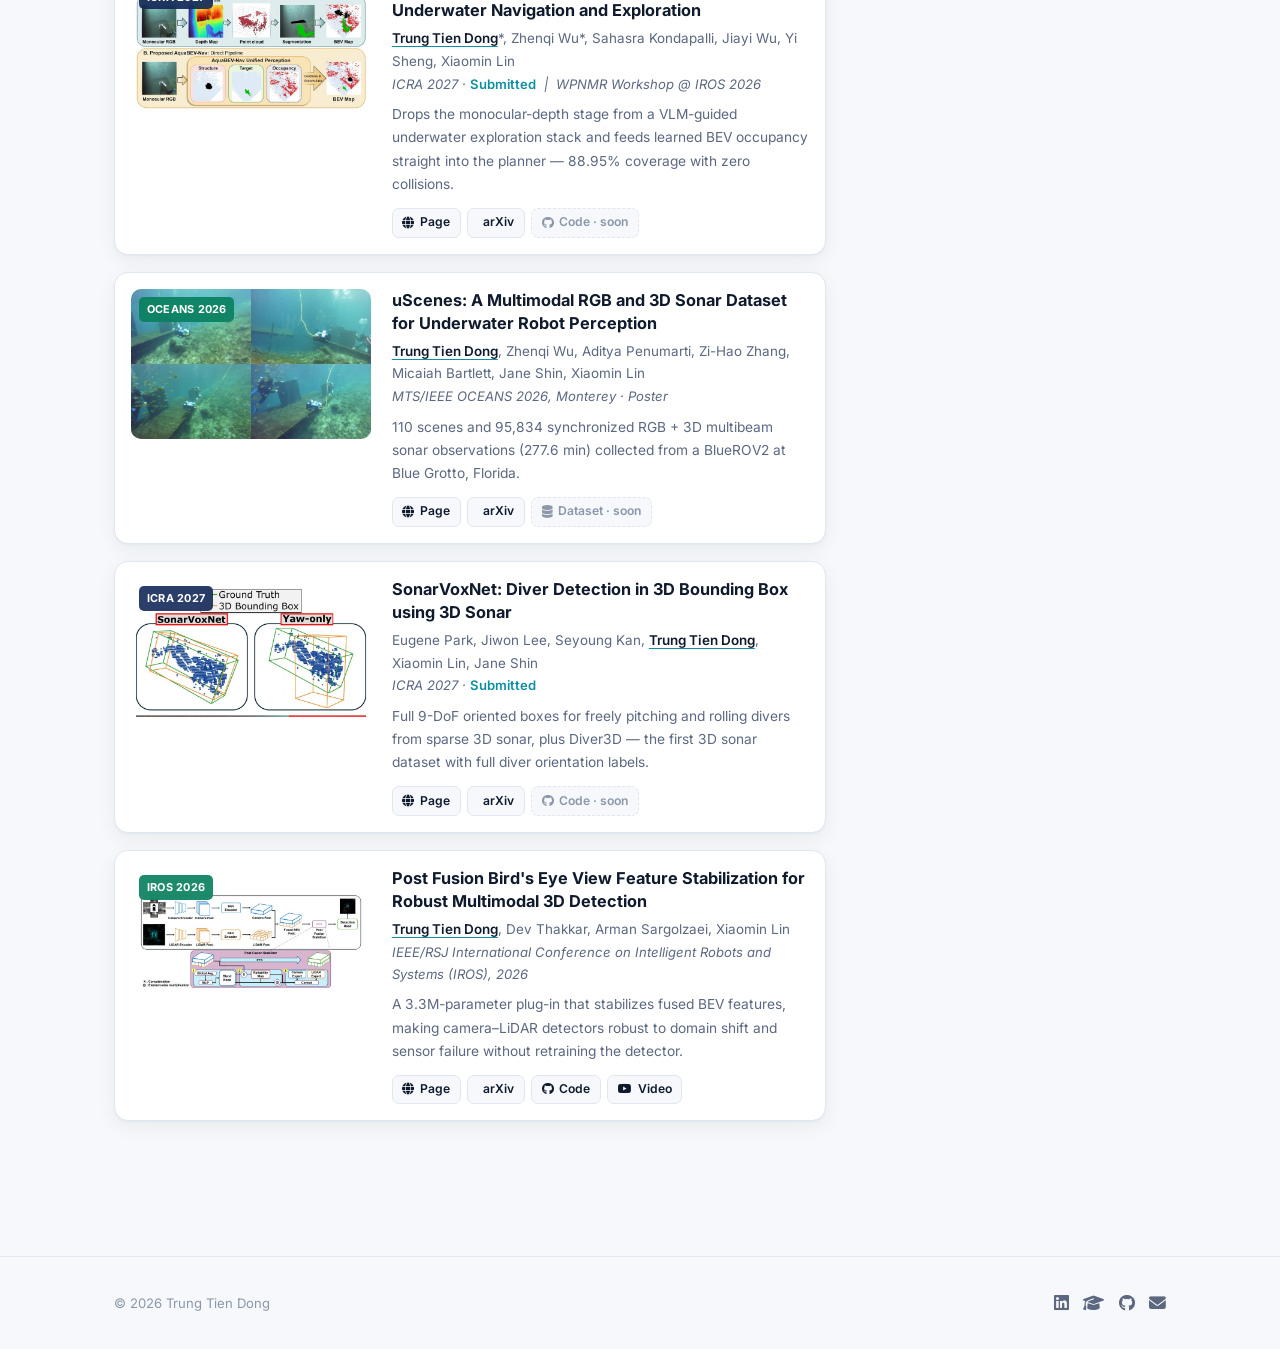
==== commit 4acf7c5e: "Use full name Trung Tien Dong on SonarVoxNet Co-Authored-By: Claude Opus 5.5 <noreply@anthropic.com>" ====
--- a/index.html
+++ b/index.html
@@ -140,7 +140,7 @@
             </a>
             <div class="pub__body">
               <div class="pub__title"><a href="projects/sonarvoxnet/">SonarVoxNet: Diver Detection in 3D Bounding Box using 3D Sonar</a></div>
-              <div class="pub__authors">Eugene Park, Jiwon Lee, Seyoung Kan, <span class="me">Trung Dong</span>, Xiaomin Lin, Jane Shin</div>
+              <div class="pub__authors">Eugene Park, Jiwon Lee, Seyoung Kan, <span class="me">Trung Tien Dong</span>, Xiaomin Lin, Jane Shin</div>
               <div class="pub__venue">ICRA 2027 · <span class="status">Submitted</span></div>
               <p class="pub__tldr">Full 9-DoF oriented boxes for freely pitching and rolling divers from sparse 3D sonar, plus Diver3D — the first 3D sonar dataset with full diver orientation labels.</p>
               <div class="pub__links">
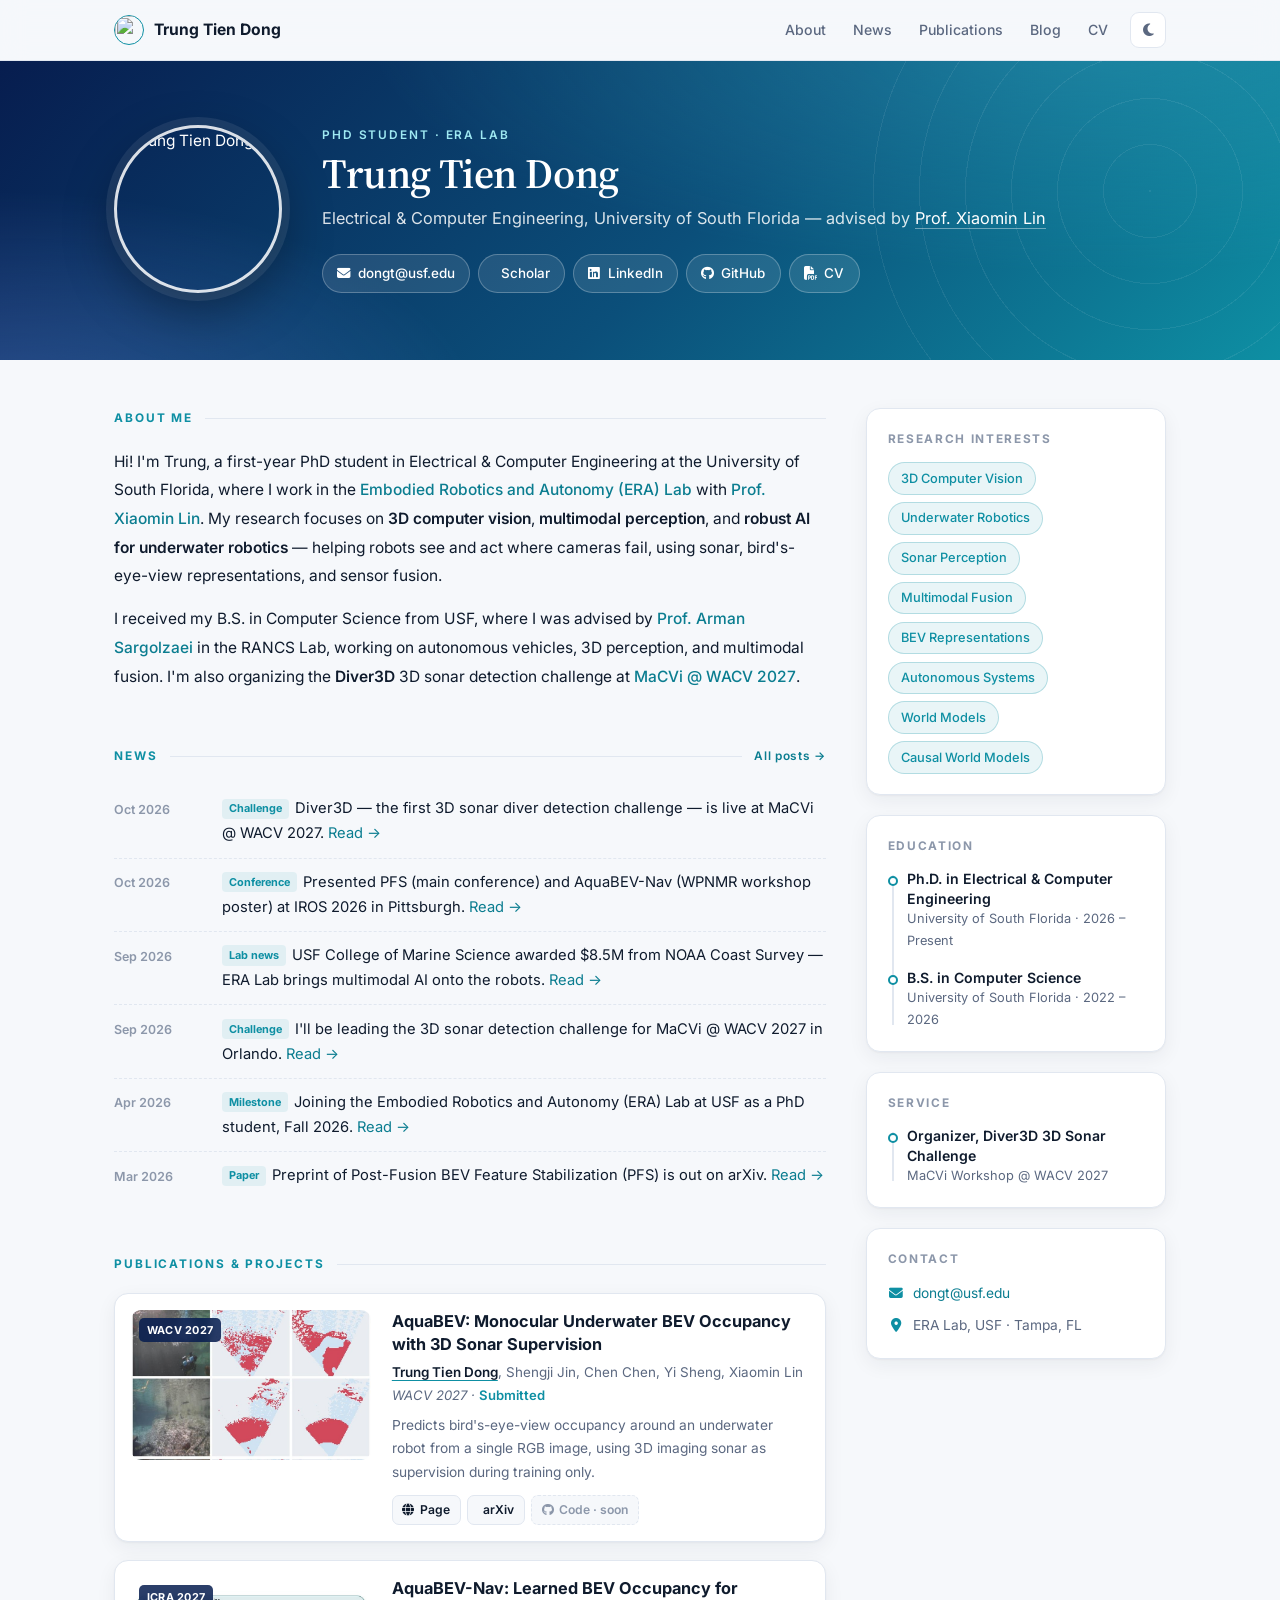
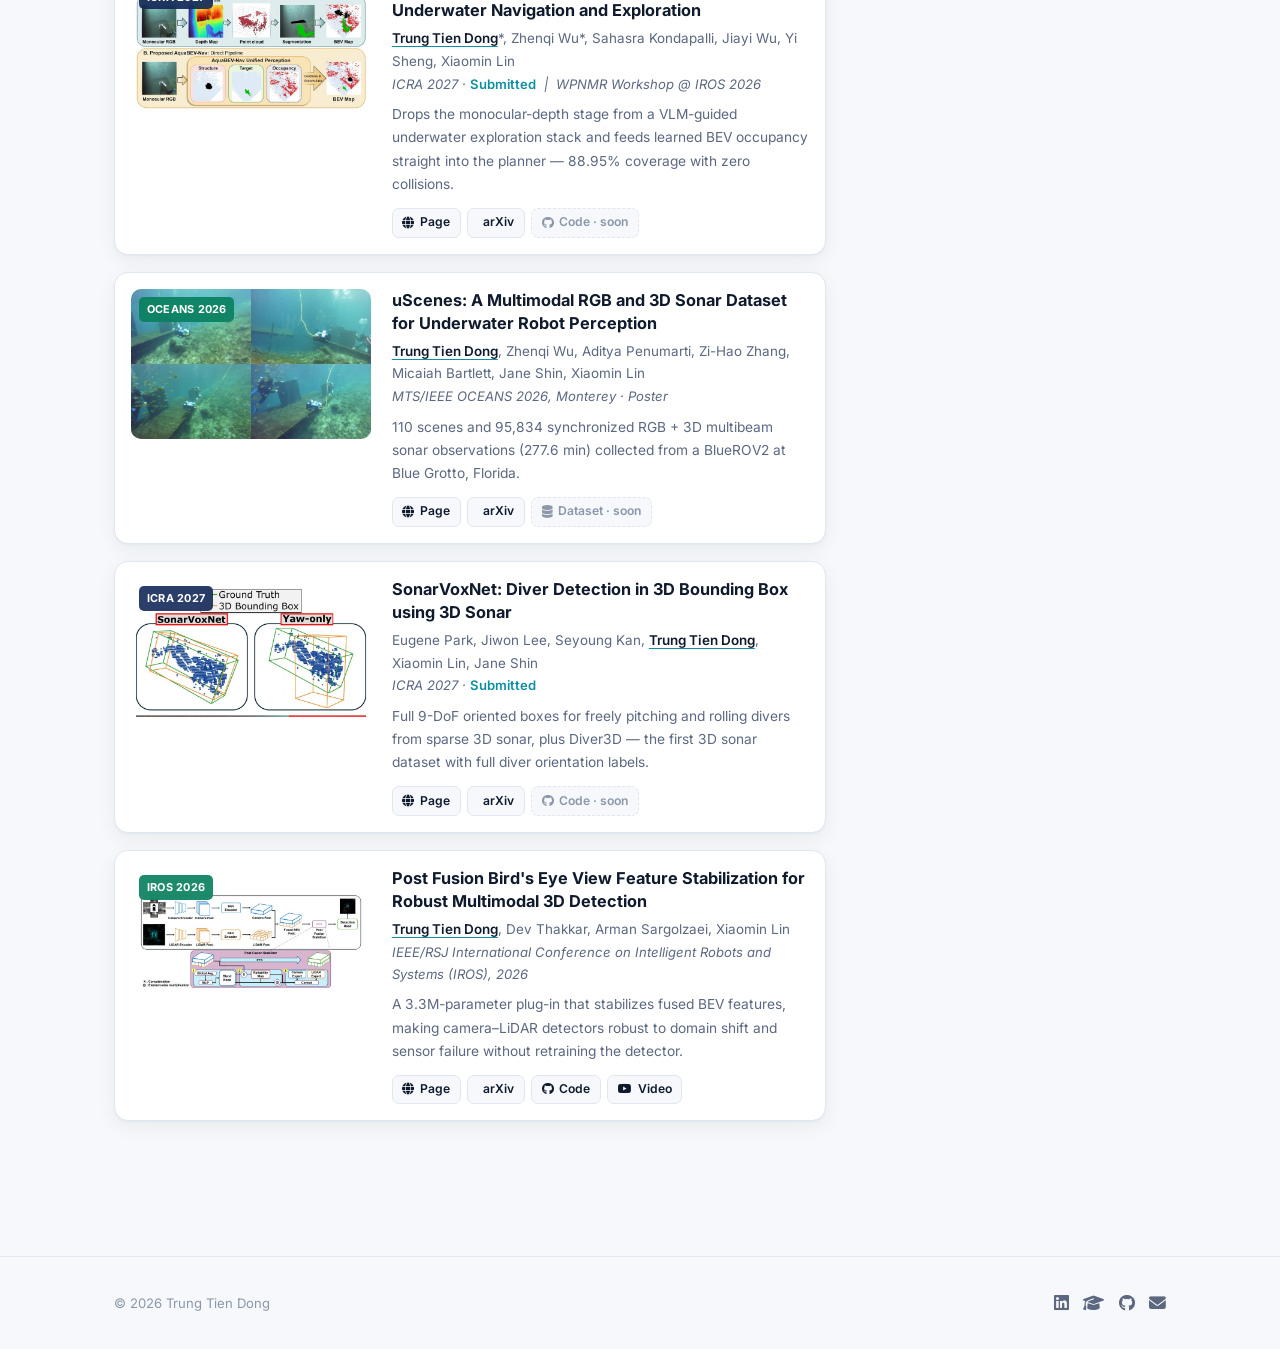
==== commit 873bc5e9: "Add world models to research interests Co-Authored-By: Claude Opus 5.5 <noreply@anthropic.com>" ====
--- a/index.html
+++ b/index.html
@@ -186,6 +186,8 @@
           <span class="tag">Multimodal Fusion</span>
           <span class="tag">BEV Representations</span>
           <span class="tag">Autonomous Systems</span>
+          <span class="tag">World Models</span>
+          <span class="tag">Causal World Models</span>
         </div>
       </div>
 
